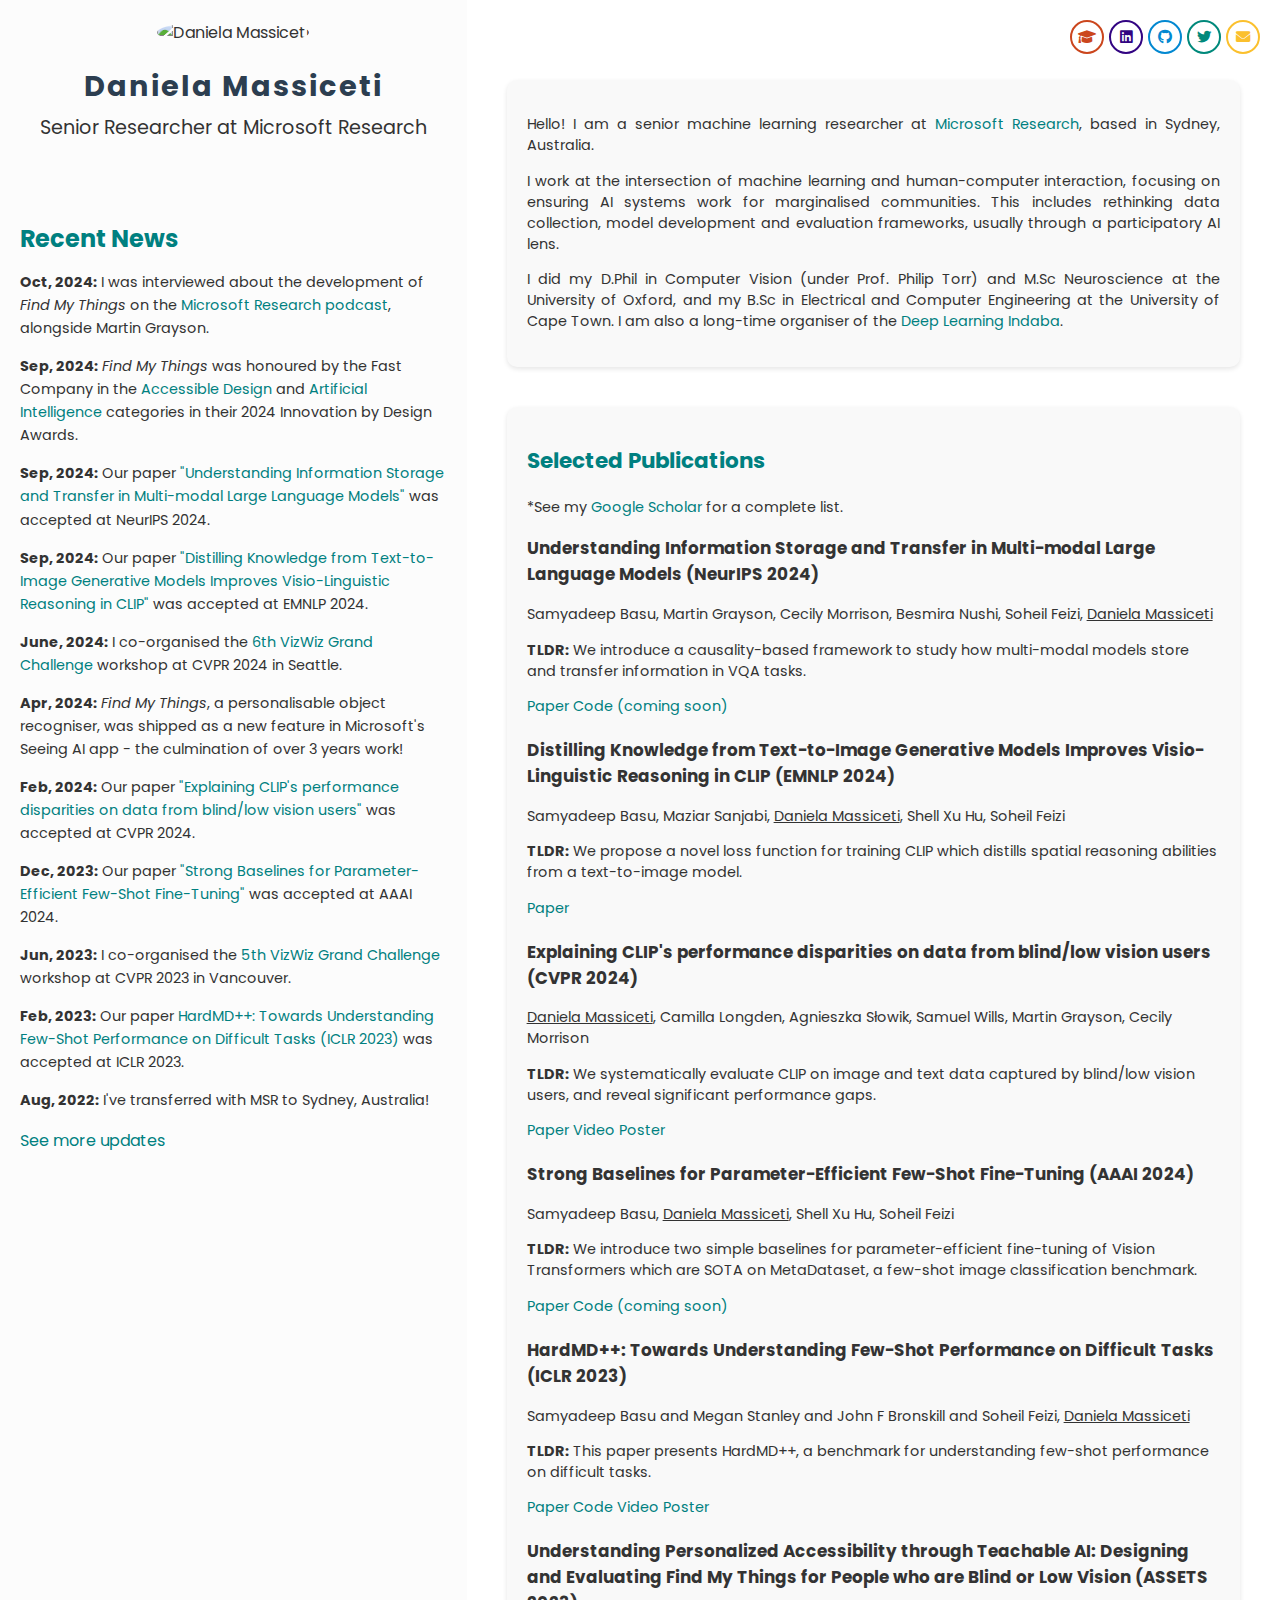
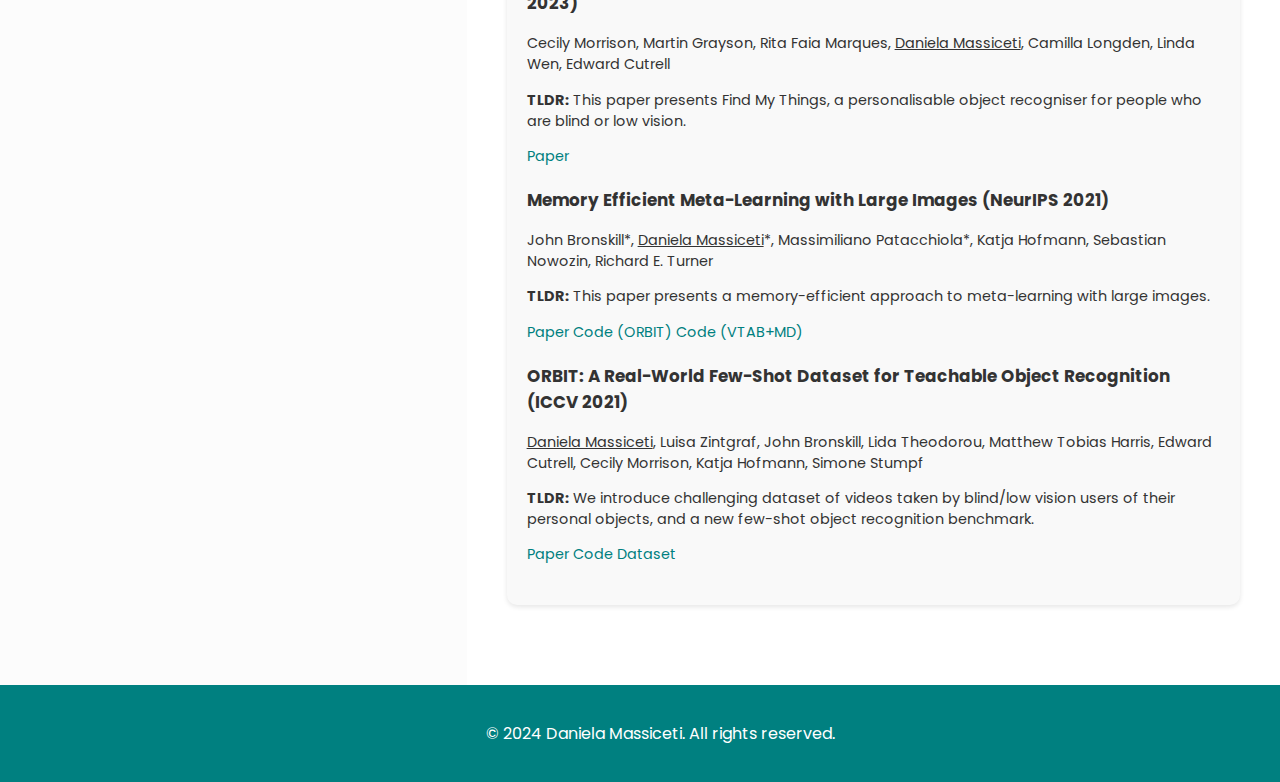
==== index.html @ 25ea53cb "new updates" ====
<!DOCTYPE html>
<html lang="en">
<head>
<script>
document.addEventListener("DOMContentLoaded", function() {
    const seeMoreLink = document.querySelector(".see-more");
    const moreUpdates = document.querySelector(".more-updates");

    seeMoreLink.addEventListener("click", function(event) {
        event.preventDefault();
        if (moreUpdates.style.display === "none") {
            moreUpdates.style.display = "block";
            seeMoreLink.textContent = "See less";
        } else {
            moreUpdates.style.display = "none";
            seeMoreLink.textContent = "See more";
        }
    });
});
</script>
<head>
    <meta charset="UTF-8">
    <meta name="viewport" content="width=device-width, initial-scale=1.0">
    <title>Daniela Massiceti - Machine Learning Researcher</title>
    <link rel="stylesheet" href="static/css/main.css">
    <link rel="stylesheet" href="https://cdnjs.cloudflare.com/ajax/libs/font-awesome/6.0.0-beta3/css/all.min.css">
    <link href="https://fonts.googleapis.com/css2?family=Poppins:wght@400;700&display=swap" rel="stylesheet">
</head>
<body>
    <div class="container">
        <div class="side-panel">
            <div class="profile-section">
                <img src="static/images/profile-photo.jpg" alt="Daniela Massiceti" class="profile-photo">
                <h1>Daniela Massiceti</h1>
                <p class="title">Senior Researcher at Microsoft Research</p>
            </div>
            <div class="news-updates">
                <h2 class="section-title">Recent News</h2>
                <ul>
                    <li><b>Oct, 2024:</b> I was interviewed about the development of <i>Find My Things</i> on the <a href="">Microsoft Research podcast</a>, alongside Martin Grayson.</li>
                    <li><b>Sep, 2024:</b> <i>Find My Things</i> was honoured by the Fast Company in the <a href="https://www.fastcompany.com/91128700/accessible-design-innovation-by-design-2024" target="_blank">Accessible Design</a> and <a href="https://www.fastcompany.com/91129207/artificial-intelligence-innovation-by-design-2024" target="_blank">Artificial Intelligence</a> categories in their 2024 Innovation by Design Awards.</li>
                    <li><b>Sep, 2024:</b> Our paper <a href="https://arxiv.org/abs/2406.04236" target="_blank">"Understanding Information Storage and Transfer in Multi-modal Large Language Models"</a> was accepted at NeurIPS 2024.</li>
                    <li><b>Sep, 2024:</b> Our paper <a href="" target="_blank">"Distilling Knowledge from Text-to-Image Generative Models Improves Visio-Linguistic Reasoning in CLIP"</a> was accepted at EMNLP 2024.</li>
                    <li><b>June, 2024:</b> I co-organised the <a href="https://vizwiz.org/workshops/2024-vizwiz-grand-challenge-workshop/" target="_blank">6th VizWiz Grand Challenge</a> workshop at CVPR 2024 in Seattle.</li>
                    <li><b>Apr, 2024:</b> <i>Find My Things</i>, a personalisable object recogniser, was shipped as a new feature in Microsoft's Seeing AI app - the culmination of over 3 years work! </li>
                    <li><b>Feb, 2024:</b> Our paper <a href="https://openaccess.thecvf.com/content/CVPR2024/html/Massiceti_Explaining_CLIPs_Performance_Disparities_on_Data_from_BlindLow_Vision_Users_CVPR_2024_paper.html" target="_blank">"Explaining CLIP's performance disparities on data from blind/low vision users"</a> was accepted at CVPR 2024.</li>
                    <li><b>Dec, 2023:</b> Our paper <a href="https://ojs.aaai.org/index.php/AAAI/article/view/28978" target="_blank">"Strong Baselines for Parameter-Efficient Few-Shot Fine-Tuning"</a> was accepted at AAAI 2024.</li>
                    <li><b>Jun, 2023:</b> I co-organised the <a href="https://vizwiz.org/workshops/2023-workshop/" target="_blank">5th VizWiz Grand Challenge</a> workshop at CVPR 2023 in Vancouver.</li>
                    <li><b>Feb, 2023:</b> Our paper <a href="https://openreview.net/forum?id=wq0luyH3m4" target="_blank">HardMD++: Towards Understanding Few-Shot Performance on Difficult Tasks (ICLR 2023)</a> was accepted at ICLR 2023.</li>
                    <li><b>Aug, 2022:</b> I've transferred with MSR to Sydney, Australia!</li>
                    <div class="more-updates" style="display: none;">
                        <li><b>Jul, 2022:</b> We launched the <a href="https://open.spotify.com/show/7AsiLuLq1Ay7QMBOUJNHfu" target="_blank">VizWiz podcast</a> with episodes featuring discussions with computer vision researchers, blind technology advocates, and industry specialists in accessibility.</li>
                        <li><b>Jun, 2022:</b> I co-organised the <a href="https://vizwiz.org/workshops/2022-workshop/" target="_blank">4th VizWiz Grand Challenge</a> workshop at CVPR 2022 in New Orleans.</li>
                        <li><b>May, 2022:</b> I won the Innovating for the Future Award at the <a href="https://news.microsoft.com/ability-summit-2022/" target="_blank">Microsoft Ability Summit 2022</a>.</li>
                        <li><b>Feb, 2022:</b> We launched the <a href="https://eval.ai/web/challenges/challenge-page/1438/overview" target="_blank">ORBIT Few-Shot Object Recognition Challenge</a> in collaboration with the <a href="https://vizwiz.org/workshops/2022-workshop" target="_blank">VizWiz workshop</a> at <a href="https://cvpr2022.thecvf.com" target="_blank">CVPR 2022</a>! Top 2 teams will receive $2,500 each. Closing deadline is 6 May 2022.</li>
                        <li><b>Dec, 2021:</b> Participated in a <a href="https://www.microsoft.com/en-us/research/video/panel-2-pursuing-a-resilient-and-sustainable-global-society/" target="_blank">panel discussion on <i>Pursuing a Resilient and Sustainable Global Society</i></a> as part of Microsoft Research's 30th Anniversary Panel Series on Inspirational and Impactful Research.</li>
                        <li><b>Dec, 2021:</b> Gave a <a href="https://sites.google.com/view/wiml2021/program" target="_blank">sponsor talk on the ORBIT Dataset</a> at the <a href="https://sites.google.com/view/wiml2021/home" target="_blank">Women in Machine Learning (WiML) workshop</a> at NeurIPS 2021.</li>
                        <li><b>Oct, 2021:</b> Our team won <a href="https://www.linkedin.com/posts/daniela-massiceti-42542266_microsoft-global-hackathon-2021-award-winner-activity-6980785974683332608-bFhv" target="_blank">1st prize in Microsoft's internal global hackathon</a> out of over 6000 teams!</li>
                        <li><b>Oct, 2021:</b> Gave a <a href="https://www.youtube.com/watch?v=WpvOkIJjg-A" target="_blank">talk at the Microsoft Research Summit</a> on how we can use few-shot learning to personalise AI systems to users.</li>
                        <li><b>Oct, 2021:</b> We reached the 200th mentorship session milestone in the Indaba Mentorship Programme! If you're interested in mentoring African ML students, sign-up as a mentor <a href="https://deeplearningindaba.com/mentorship/" target="_blank">here</a>.</li>
                        <li><b>Oct, 2021:</b> Joined the <a href="https://vizwiz.org/workshops/2021-workshop/" target="_blank">VizWiz organising committee</a>, an annual workshop on computer vision technologies for the blind/low-vision community.</li>
                        <li><b>Sept, 2021:</b> Our <a href="https://arxiv.org/abs/2107.01105" target="_blank">paper which proposes LITE</a> was accepted to <a href="https://nips.cc/Conferences/2021/" target="_blank">NeurIPS 2021</a>! LITE is a general memory-efficient method for training meta-learners on large images, leading them to state-of-the-art results on the VTAB+MD and ORBIT benchmarks.</li>
                        <li><b>Jul, 2021:</b> Our <a href="https://arxiv.org/abs/2104.03841" target="_blank">paper on the ORBIT dataset and benchmark</a> was accepted to <a href="http://iccv2021.thecvf.com/home" target="_blank">ICCV 2021</a>! See <a href="https://github.com/microsoft/ORBIT-Dataset" target="_blank">code here</a> to download the data and run the baseline models on the benchmark.</li>
                        <li><b>Jul, 2021:</b> Our <a href="https://openaccess.city.ac.uk/id/eprint/26424" target="_blank">paper on collecting disability-first datasets</a> was accepted to <a href="https://assets21.sigaccess.org" target="_blank">ASSETS 2021</a>.</li>
                        <li><b>Jun, 2021:</b> Gave a <a href="https://ivc.ischool.utexas.edu/~yz9244/VizWiz_workshop_2021/videos/Speaker_Daniela_Massiceti.mp4" target="_blank">talk on the ORBIT dataset</a> - a new real-world few-shot dataset for teachable object recognition - at the <a href="https://vizwiz.org/workshops/2021-workshop" target="_blank">CVPR 2021 VizWiz workshop</a>.</li>
                        <li><b>Apr, 2021:</b> Wrapped up 12 months of languishing away in a global pandemic.</li>
                        <li><b>Mar, 2021:</b> Was upgraded to a Senior Researcher at Microsoft Research Cambridge (and also moved to Cambridge)!</li>
                        <li><b>Feb, 2021:</b> Gave a <a href="https://drive.google.com/file/d/1YJs1svtKGCh5Vh-NgYlW_oW_nOlT2VhG/view?usp=sharing" target="_blank">guest lecture on dataset bias</a> at the Department of Computer Science and Technology, University of Cambridge.</li>
                        <li><b>Jan, 2021:</b> Launched the <a href="https://deeplearningindaba.com/mentorship" target="_blank">Deep Learning Indaba Mentorship Programme</a> alongside an excellent team including <a href="https://www.linkedin.com/in/avishkarbhoopchand/?originalSubdomain=uk" target="_blank">Aviskhar Bhoopchand</a>, Siobhan Hall, and <a href="https://www.linkedin.com/in/kale-ab-tessera-013976101/?originalSubdomain=za" target="_blank">Kale-ab Tessera</a>.</li>
                        <li><b>May, 2020:</b> Launched the <a href="https://orbit.city.ac.uk" target="_blank">ORBIT Project</a>, a data collection effort by blind users, with an amazing team of collaborators</li>
                        <li><b>Apr, 2020:</b> Appointed as a <a href="https://www.st-edmunds.cam.ac.uk/">St. Edmund's College Cambridge</a> Postdoctoral Research Fellow</li>
                        <li><b>Feb, 2020:</b> Started as a Researcher at Microsoft Research Cambridge</li>
                        <li><b>Oct, 2019:</b> Defended my <a href="https://ora.ox.ac.uk/objects/uuid:c004de16-0b4a-4d84-899a-040c8d07775e" target="_blank">D.Phil thesis</a> and passed! My examiners were <a href="https://www.robots.ox.ac.uk/~az/" target="_blank">Prof. Andrew Zisserman</a> and <a href="http://www.cs.utexas.edu/users/grauman/" target="_blank">Prof. Kristen Grauman</a></li>
                        <li><b>Sept, 2019:</b> We wrapped up the 3rd <a href="https://deeplearningindaba.com" target="_blank">Deep Learning Indaba</a> in Nairobi Kenya. I coordinated the <a href="https://deeplearningindaba.com/blog/2019/07/outcomes-of-2019-kambule-and-maathai-awards/" target="_blank">Kambule and Maathai Awards</a> (with <a href="https://adjidieng.github.io/" target="_blank">Adji Bousso Dieng</a>), a <i>How to apply for a PhD</i> workshop (with <a href="https://laurasevilla.me/" target="_blank">Laura Sevilla-Lara</a>, <a href="https://cs.brown.edu/~gdk/" target="_blank">George Konidaris</a>), and a computer vision parallel track (with <a href="https://laurasevilla.me/" target="_blank">Laura Sevilla-Lara</a>)</li>
                        <li><b>Aug, 2019:</b> Finished a 3-month machine learning internship at Microsoft Research Cambridge. I worked with <a href="https://www.microsoft.com/en-us/research/people/cecilym/" target="_blank">Cecily Morrison</a>, <a href="https://www.tschiatschek.net/" target="_blank">Sebastian Tschiatschek</a> and <a href="https://khofm.wordpress.com/" target="_blank">Katja Hofmann</a></li>
                        <li><b>May, 2019:</b> Submitted my D.Phil thesis <i><a href="https://ora.ox.ac.uk/objects/uuid:c004de16-0b4a-4d84-899a-040c8d07775e" target="_blank">Computer vision and natural language processing for people with vision impairment</a></i></li>
                    </div>
                </ul>
                <a href="#" class="see-more">See more updates</a>
            </div>
        </div>
        <main class="main-panel">
            <div class="social-buttons">
                <a href="https://scholar.google.com/citations?user=-4fo-SwAAAAJ&hl=en" target="_blank" class="icon-button scholar"><i class="fas fa-graduation-cap"></i></a>
                <a href="http://za.linkedin.com/pub/daniela-massiceti/66/422/425" target="_blank" class="icon-button linkedin"><i class="fab fa-linkedin"></i></a>
                <a href="https://github.com/danielamassiceti" target="_blank" class="icon-button github"><i class="fab fa-github"></i></a>
                <a href="https://www.twitter.com/DanniMassi/" target="_blank" class="icon-button twitter"><i class="fab fa-twitter"></i></a>
                <a href="mailto:daniela.massiceti@gmail.com" class="icon-button email"><i class="fas fa-envelope"></i></a>
            </div>
            <section class="introduction">        
                <p>Hello! I am a senior machine learning researcher at <a href="https://www.microsoft.com/en-us/research">Microsoft Research</a>, based in Sydney, Australia.</p>
                <p>I work at the intersection of machine learning and human-computer interaction, focusing on ensuring AI systems work for marginalised communities. This includes rethinking data collection, model development and evaluation frameworks, usually through a participatory AI lens.</p>
                <p>I did my D.Phil in Computer Vision (under Prof. Philip Torr) and M.Sc Neuroscience at the University of Oxford, and my B.Sc in Electrical and Computer Engineering at the University of Cape Town. I am also a long-time organiser of the <a href="https://deeplearningindaba.com" target="_blank">Deep Learning Indaba</a>.</p>
            </section>
            <section class="publications">
                <h2 class="section-title">Selected Publications</h2>
                <p>*See my <a href="https://scholar.google.com/citations?user=-4fo-SwAAAAJ&hl=en" target="_blank">Google Scholar</a> for a complete list.</p>
                <div class="publication">
                    <h3>Understanding Information Storage and Transfer in Multi-modal Large Language Models (NeurIPS 2024)</h3>
                    <p class="authors">Samyadeep Basu, Martin Grayson, Cecily Morrison, Besmira Nushi, Soheil Feizi, <u>Daniela Massiceti</u></p>
                    <p class="tldr"><strong>TLDR:</strong> We introduce a causality-based framework to study how multi-modal models store and transfer information in VQA tasks.</p>
                    <a href="https://arxiv.org/abs/2406.04236" target="_blank">Paper</a>
                    <a href="" target="_blank">Code (coming soon)</a>
                </div>
                <div class="publication">
                    <h3>Distilling Knowledge from Text-to-Image Generative Models Improves Visio-Linguistic Reasoning in CLIP (EMNLP 2024)</h3>
                    <p class="authors">Samyadeep Basu, Maziar Sanjabi, <u>Daniela Massiceti</u>, Shell Xu Hu, Soheil Feizi</p>
                    <p class="tldr"><strong>TLDR:</strong> We propose a novel loss function for training CLIP which distills spatial reasoning abilities from a text-to-image model.</p>
                    <a href="https://arxiv.org/abs/2307.09233" target="_blank">Paper</a>
                </div>
                <div class="publication">
                    <h3>Explaining CLIP's performance disparities on data from blind/low vision users (CVPR 2024)</h3>
                    <p class="authors"><u>Daniela Massiceti</u>, Camilla Longden, Agnieszka S&#322;owik, Samuel Wills, Martin Grayson, Cecily Morrison</p>
                    <p class="tldr"><strong>TLDR:</strong> We systematically evaluate CLIP on image and text data captured by blind/low vision users, and reveal significant performance gaps.</p>
                    <a href="https://openaccess.thecvf.com/content/CVPR2024/html/Massiceti_Explaining_CLIPs_Performance_Disparities_on_Data_from_BlindLow_Vision_Users_CVPR_2024_paper.html" target="_blank">Paper</a>
                    <a href="https://www.youtube.com/watch?v=Iu-NB5b5Xlo" target="_blank">Video</a>
                    <a href="TODO" target="_blank">Poster</a>
                </div>
                <div class="publication">
                    <h3>Strong Baselines for Parameter-Efficient Few-Shot Fine-Tuning (AAAI 2024)</h3>
                    <p class="authors">Samyadeep Basu, <u>Daniela Massiceti</u>, Shell Xu Hu, Soheil Feizi</p>
                    <p class="tldr"><strong>TLDR:</strong> We introduce two simple baselines for parameter-efficient fine-tuning of Vision Transformers which are SOTA on MetaDataset, a few-shot image classification benchmark.</p>
                    <a href="https://ojs.aaai.org/index.php/AAAI/article/view/28978" target="_blank">Paper</a>
                    <a href="" target="_blank">Code (coming soon)</a>
                </div>
                <div class="publication">
                    <h3>HardMD++: Towards Understanding Few-Shot Performance on Difficult Tasks (ICLR 2023)</h3>
                    <p class="authors">Samyadeep Basu and Megan Stanley and John F Bronskill and Soheil Feizi, <u>Daniela Massiceti</u></p>
                    <p class="tldr"><strong>TLDR:</strong> This paper presents HardMD++, a benchmark for understanding few-shot performance on difficult tasks.</p>
                    <a href="https://openreview.net/forum?id=wq0luyH3m4" target="_blank">Paper</a>
                    <a href="https://github.com/Samyadeep/HardMD" target="_blank">Code</a>
                    <a href="https://iclr.cc/virtual/2023/poster/11540" target="_blank">Video</a>
                    <a href="https://iclr.cc/media/PosterPDFs/ICLR%202023/11540.png?t=1682623241.3373032" target="_blank">Poster</a>
                </div>
                <div class="publication">
                    <h3>Understanding Personalized Accessibility through Teachable AI: Designing and Evaluating Find My Things for People who are Blind or Low Vision (ASSETS 2023)</h3>
                    <p class="authors">Cecily Morrison, Martin Grayson, Rita Faia Marques, <u>Daniela Massiceti</u>, Camilla Longden, Linda Wen, Edward Cutrell</p>
                    <p class="tldr"><strong>TLDR:</strong> This paper presents Find My Things, a personalisable object recogniser for people who are blind or low vision.</p>
                    <a href="https://dl.acm.org/doi/abs/10.1145/3597638.3608395" target="_blank">Paper</a>
                </div>
                <div class="publication">
                    <h3>Memory Efficient Meta-Learning with Large Images (NeurIPS 2021)</h3>
                    <p class="authors">John Bronskill*, <u>Daniela Massiceti</u>*, Massimiliano Patacchiola*, Katja Hofmann, Sebastian Nowozin, Richard E. Turner</p>
                    <p class="tldr"><strong>TLDR:</strong> This paper presents a memory-efficient approach to meta-learning with large images.</p>
                    <a href="https://proceedings.neurips.cc/paper/2021/hash/cc1aa436277138f61cda703991069eaf-Abstract.html" target="_blank">Paper</a>
                    <a href="https://github.com/microsoft/ORBIT-Dataset" target="_blank">Code (ORBIT)</a>
                    <a href="https://github.com/cambridge-mlg/LITE" target="_blank">Code (VTAB+MD)</a>
                </div>
                <div class="publication">
                    <h3>ORBIT: A Real-World Few-Shot Dataset for Teachable Object Recognition (ICCV 2021)</h3>
                    <p class="authors"><u>Daniela Massiceti</u>, Luisa Zintgraf, John Bronskill, Lida Theodorou, Matthew Tobias Harris, Edward Cutrell, Cecily Morrison, Katja Hofmann, Simone Stumpf</p>
                    <p class="tldr"><strong>TLDR:</strong> We introduce challenging dataset of videos taken by blind/low vision users of their personal objects, and a new few-shot object recognition benchmark.</p>
                    <a href="https://openaccess.thecvf.com/content/ICCV2021/html/Massiceti_ORBIT_A_Real-World_Few-Shot_Dataset_for_Teachable_Object_Recognition_ICCV_2021_paper.html" target="_blank">Paper</a>
                    <a href="https://github.com/microsoft/ORBIT-Dataset" target="_blank">Code</a>
                    <a href="https://city.figshare.com/articles/dataset/ORBIT_A_real-world_few-shot_dataset_for_teachable_object_recognition_collected_from_people_who_are_blind_or_low_vision/14294597" target="_blank">Dataset</a>
                </div>
            </section>
        </main>
    </div>
    <footer>
        <p>&copy; 2024 Daniela Massiceti. All rights reserved.</p>
    </footer>
</body>
</html>
---- static/css/main.css ----
body {
    font-family: 'Poppins', sans-serif; /* Updated font */
    margin: 0;
    padding: 0;
    background-color: #ffffff;
    color: #333333;
    display: flex;
    flex-direction: column;
    min-height: 100vh;
}

.container {
    display: flex;
    flex: 1;
    flex-wrap: wrap; /* Allow wrapping */
}

.side-panel {
    background-color: #f0f0f0;
    padding: 20px;
    width: 33.33%; /* 1/3 of the width */
    box-shadow: 2px 0 5px rgba(0,0,0,0.1);
    position: relative;
    background-image: url("static/images/background.jpeg"); /* Local file */
    background-size: cover; /* Cover the entire area */
    background-repeat: no-repeat;
    background-position: center;
    display: flex;
    flex-direction: column;
}

.side-panel::before {
    content: "";
    position: absolute;
    top: 0;
    left: 0;
    width: 100%;
    height: 100%;
    background-color: rgba(255, 255, 255, 0.8);
    z-index: 1;
}

.profile-section, .news-updates {
    position: relative;
    z-index: 2;
}

.profile-section {
    text-align: center;
    margin-bottom: 20px;
}

.profile-photo {
    border-radius: 50%;
    width: 100%; /* Responsive width */
    max-width: 200px; /* Maximum size */
    height: auto; /* Maintain aspect ratio */
    margin-bottom: 10px;
}

h1 {
    font-size: 1.8em;
    margin: 10px 0 5px 0; /* Reduced bottom margin */
    color: #2c3e50;
    font-family: 'Poppins', sans-serif; /* Updated font */
    letter-spacing: 2px; /* Increased character spacing */
}

.title {
    font-size: 1.2em; /* Increased font size */
    font-family: 'Poppins', sans-serif; /* Match font style of name */
    margin-top: 0; /* Remove top margin */
}

.news-updates {
    margin-top: 20px;
    flex: 1; /* Allow the news-updates section to grow */
}

.news-updates h2 {
    color: #008080;
    margin-bottom: 15px;
}

.news-updates ul {
    list-style-type: none;
    padding: 0;
    font-size: 0.9em; /* Smaller font size */
}

.news-updates li {
    margin-bottom: 15px;
    line-height: 1.6;
}

.see-more {
    color: #008080;
    text-decoration: none;
    cursor: pointer;
}

.see-more:hover {
    text-decoration: underline;
}

.main-panel {
    flex: 1;
    padding: 40px;
    background-color: #ffffff;
    position: relative;
    width: 66.67%; /* 2/3 of the width */
    font-size: 0.9em; /* Slightly reduced text size */
}

.social-buttons {
    position: absolute;
    top: 20px;
    right: 20px;
    display: flex;
    gap: 5px;
    margin-bottom: 20px;
}

.icon-button {
    background-color: transparent;
    border: 2px solid;
    border-radius: 50%;
    width: 30px;
    height: 30px;
    display: flex;
    align-items: center;
    justify-content: center;
    font-size: 1em;
    text-decoration: none;
    transition: color 0.3s, border-color 0.3s;
}

.icon-button.scholar {
    color: #cb461d;
    border-color: #cb461d;
}

.icon-button.linkedin {
    color: #320482;
    border-color: #320482;
}

.icon-button.github {
    color: #0288d1;
    border-color: #0288d1;
}

.icon-button.twitter {
    color: #00897b;
    border-color: #00897b;
}

.icon-button.email {
    color: #fbc02d;
    border-color: #fbc02d;
}

.icon-button:hover {
    color: #ffffff;
    background-color: currentColor;
}

.introduction, .publications {
    margin-bottom: 40px;
    padding: 20px;
    border-radius: 10px;
    background-color: #f9f9f9;
    box-shadow: 0 2px 5px rgba(0,0,0,0.1);
}

.introduction {
    text-align: justify; /* Justify text */
    margin-top: 40px;
}

/* Common class for section titles */
.section-title {
    font-size: 1.5em; /* Set the desired font size */
    color: #008080; /* Optional: Set the desired color */
}

.publication {
    margin-bottom: 20px;
}

h2 {
    color: #008080;
    margin-bottom: 20px;
}

a {
    color: #008080;
    text-decoration: none;
}

a:hover {
    text-decoration: underline;
}

footer {
    background-color: #008080;
    color: #ffffff;
    text-align: center;
    padding: 20px;
    position: relative;
    width: 100%;
    margin-top: auto; /* Push the footer to the bottom */
}

/* Custom Scrollbar Styles */
::-webkit-scrollbar {
    width: 12px;
}

::-webkit-scrollbar-track {
    background: #f0f0f0;
    border-radius: 10px;
}

::-webkit-scrollbar-thumb {
    background-color: #b0c4c4; /* Muted light teal */
    border-radius: 10px;
    border: 3px solid #f0f0f0;
}

::-webkit-scrollbar-thumb:hover {
    background-color: #90a4a4; /* Slightly darker teal on hover */
}

/* Media query for smaller screens */
/* Media query for smaller screens */
@media (max-width: 768px) {
    .container {
        flex-direction: column; /* Stack elements vertically */
    }

    .profile-section {
        order: 1; /* Move profile section to the first position */
    }

    .introduction {
        order: 2; /* Move introduction to the second position */
        margin-top: 20px; /* Adjust margin */
    }

    .publications {
        order: 3; /* Move publications to the third position */
    }

    .news-updates {
        order: 4; /* Move recent news to the fourth position */
    }

    .social-buttons {
        order: 5; /* Move social buttons to the fifth position */
        position: static; /* Remove absolute positioning */
        justify-content: center; /* Center align */
        margin-top: 20px; /* Add margin */
    }

    .side-panel, .main-panel {
        width: 100%; /* Full width */
        padding: 20px; /* Reduced padding */
    }
}
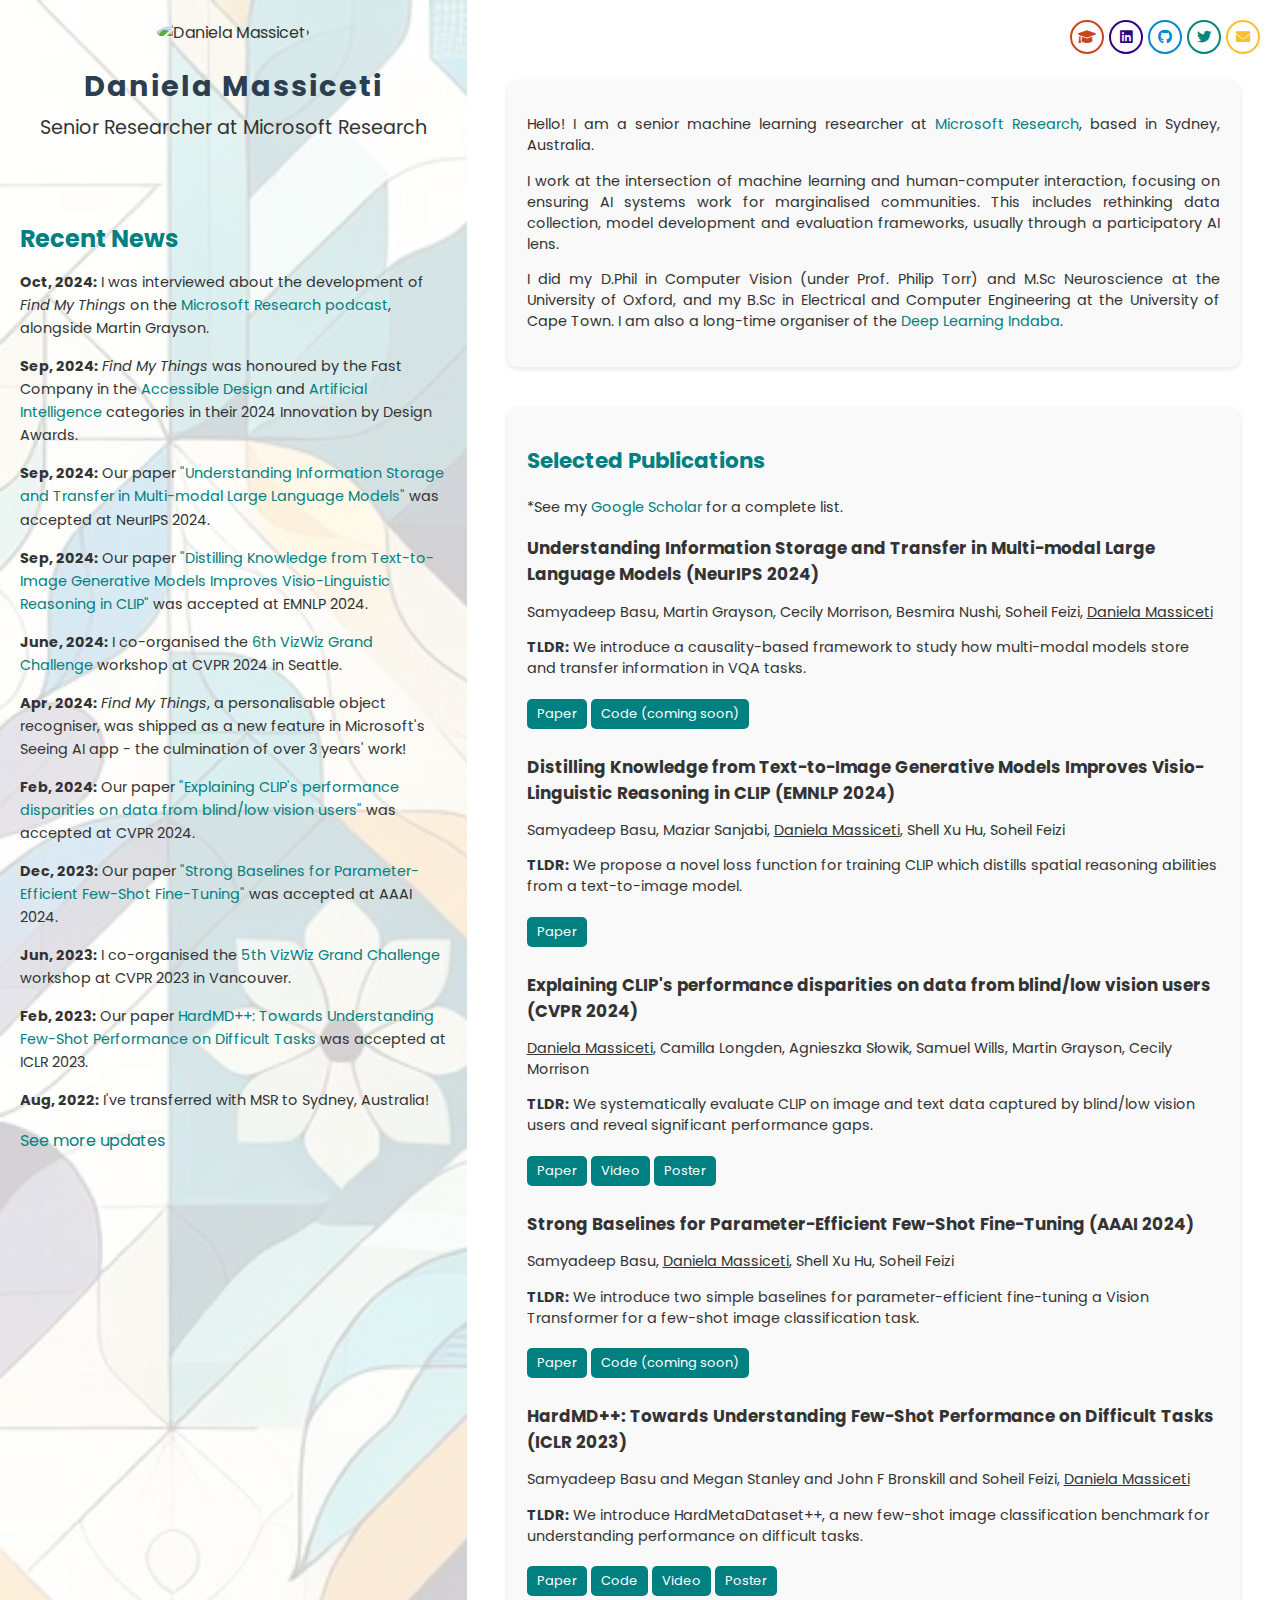
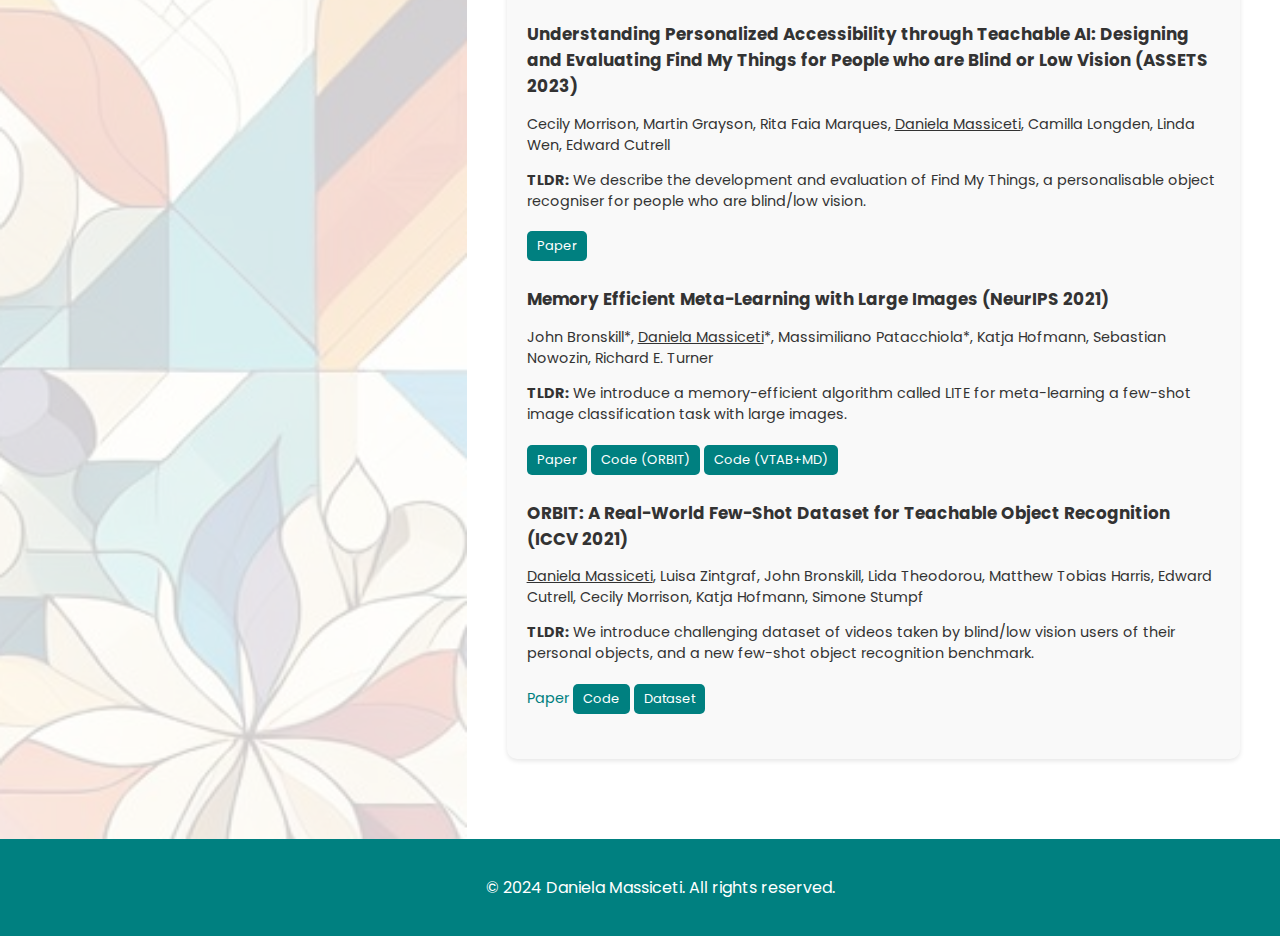
==== commit f24575e2: "updates" ====
--- a/index.html
+++ b/index.html
@@ -37,43 +37,43 @@
             <div class="news-updates">
                 <h2 class="section-title">Recent News</h2>
                 <ul>
-                    <li><b>Oct, 2024:</b> I was interviewed about the development of <i>Find My Things</i> on the <a href="">Microsoft Research podcast</a>, alongside Martin Grayson.</li>
+                    <li><b>Oct, 2024:</b> I was interviewed about the development of <i>Find My Things</i> on the <a href="TODO">Microsoft Research podcast</a>, alongside Martin Grayson.</li>
                     <li><b>Sep, 2024:</b> <i>Find My Things</i> was honoured by the Fast Company in the <a href="https://www.fastcompany.com/91128700/accessible-design-innovation-by-design-2024" target="_blank">Accessible Design</a> and <a href="https://www.fastcompany.com/91129207/artificial-intelligence-innovation-by-design-2024" target="_blank">Artificial Intelligence</a> categories in their 2024 Innovation by Design Awards.</li>
                     <li><b>Sep, 2024:</b> Our paper <a href="https://arxiv.org/abs/2406.04236" target="_blank">"Understanding Information Storage and Transfer in Multi-modal Large Language Models"</a> was accepted at NeurIPS 2024.</li>
-                    <li><b>Sep, 2024:</b> Our paper <a href="" target="_blank">"Distilling Knowledge from Text-to-Image Generative Models Improves Visio-Linguistic Reasoning in CLIP"</a> was accepted at EMNLP 2024.</li>
+                    <li><b>Sep, 2024:</b> Our paper <a href="https://arxiv.org/abs/2307.09233" target="_blank">"Distilling Knowledge from Text-to-Image Generative Models Improves Visio-Linguistic Reasoning in CLIP"</a> was accepted at EMNLP 2024.</li>
                     <li><b>June, 2024:</b> I co-organised the <a href="https://vizwiz.org/workshops/2024-vizwiz-grand-challenge-workshop/" target="_blank">6th VizWiz Grand Challenge</a> workshop at CVPR 2024 in Seattle.</li>
-                    <li><b>Apr, 2024:</b> <i>Find My Things</i>, a personalisable object recogniser, was shipped as a new feature in Microsoft's Seeing AI app - the culmination of over 3 years work! </li>
+                    <li><b>Apr, 2024:</b> <i>Find My Things</i>, a personalisable object recogniser, was shipped as a new feature in Microsoft's Seeing AI app - the culmination of over 3 years' work! </li>
                     <li><b>Feb, 2024:</b> Our paper <a href="https://openaccess.thecvf.com/content/CVPR2024/html/Massiceti_Explaining_CLIPs_Performance_Disparities_on_Data_from_BlindLow_Vision_Users_CVPR_2024_paper.html" target="_blank">"Explaining CLIP's performance disparities on data from blind/low vision users"</a> was accepted at CVPR 2024.</li>
                     <li><b>Dec, 2023:</b> Our paper <a href="https://ojs.aaai.org/index.php/AAAI/article/view/28978" target="_blank">"Strong Baselines for Parameter-Efficient Few-Shot Fine-Tuning"</a> was accepted at AAAI 2024.</li>
                     <li><b>Jun, 2023:</b> I co-organised the <a href="https://vizwiz.org/workshops/2023-workshop/" target="_blank">5th VizWiz Grand Challenge</a> workshop at CVPR 2023 in Vancouver.</li>
-                    <li><b>Feb, 2023:</b> Our paper <a href="https://openreview.net/forum?id=wq0luyH3m4" target="_blank">HardMD++: Towards Understanding Few-Shot Performance on Difficult Tasks (ICLR 2023)</a> was accepted at ICLR 2023.</li>
+                    <li><b>Feb, 2023:</b> Our paper <a href="https://openreview.net/forum?id=wq0luyH3m4" target="_blank">HardMD++: Towards Understanding Few-Shot Performance on Difficult Tasks</a> was accepted at ICLR 2023.</li>
                     <li><b>Aug, 2022:</b> I've transferred with MSR to Sydney, Australia!</li>
                     <div class="more-updates" style="display: none;">
-                        <li><b>Jul, 2022:</b> We launched the <a href="https://open.spotify.com/show/7AsiLuLq1Ay7QMBOUJNHfu" target="_blank">VizWiz podcast</a> with episodes featuring discussions with computer vision researchers, blind technology advocates, and industry specialists in accessibility.</li>
+                        <li><b>Jul, 2022:</b> We launched the <a href="https://open.spotify.com/show/7AsiLuLq1Ay7QMBOUJNHfu" target="_blank">VizWiz podcast</a>, featuring discussions with computer vision researchers, blind technology advocates, and accessibility industry specialists.</li>
                         <li><b>Jun, 2022:</b> I co-organised the <a href="https://vizwiz.org/workshops/2022-workshop/" target="_blank">4th VizWiz Grand Challenge</a> workshop at CVPR 2022 in New Orleans.</li>
                         <li><b>May, 2022:</b> I won the Innovating for the Future Award at the <a href="https://news.microsoft.com/ability-summit-2022/" target="_blank">Microsoft Ability Summit 2022</a>.</li>
-                        <li><b>Feb, 2022:</b> We launched the <a href="https://eval.ai/web/challenges/challenge-page/1438/overview" target="_blank">ORBIT Few-Shot Object Recognition Challenge</a> in collaboration with the <a href="https://vizwiz.org/workshops/2022-workshop" target="_blank">VizWiz workshop</a> at <a href="https://cvpr2022.thecvf.com" target="_blank">CVPR 2022</a>! Top 2 teams will receive $2,500 each. Closing deadline is 6 May 2022.</li>
-                        <li><b>Dec, 2021:</b> Participated in a <a href="https://www.microsoft.com/en-us/research/video/panel-2-pursuing-a-resilient-and-sustainable-global-society/" target="_blank">panel discussion on <i>Pursuing a Resilient and Sustainable Global Society</i></a> as part of Microsoft Research's 30th Anniversary Panel Series on Inspirational and Impactful Research.</li>
-                        <li><b>Dec, 2021:</b> Gave a <a href="https://sites.google.com/view/wiml2021/program" target="_blank">sponsor talk on the ORBIT Dataset</a> at the <a href="https://sites.google.com/view/wiml2021/home" target="_blank">Women in Machine Learning (WiML) workshop</a> at NeurIPS 2021.</li>
+                        <li><b>Feb, 2022:</b> We launched the <a href="https://eval.ai/web/challenges/challenge-page/1438/overview" target="_blank">ORBIT Few-Shot Object Recognition Challenge</a> which will be hosted at the <a href="https://vizwiz.org/workshops/2022-workshop" target="_blank">VizWiz Grand Challenge</a> workshop at CVPR 2022</a>.</li>
+                        <li><b>Dec, 2021:</b> I was invited to a <a href="https://www.microsoft.com/en-us/research/video/panel-2-pursuing-a-resilient-and-sustainable-global-society/" target="_blank">panel discussion on <i>Pursuing a Resilient and Sustainable Global Society</i></a> as part of Microsoft Research's 30th Anniversary Panel Series on Inspirational and Impactful Research.</li>
+                        <li><b>Dec, 2021:</b> I gave a <a href="https://sites.google.com/view/wiml2021/program" target="_blank">sponsor talk on the ORBIT Dataset</a> at the <a href="https://sites.google.com/view/wiml2021/home" target="_blank">Women in Machine Learning (WiML) workshop</a> at NeurIPS 2021.</li>
                         <li><b>Oct, 2021:</b> Our team won <a href="https://www.linkedin.com/posts/daniela-massiceti-42542266_microsoft-global-hackathon-2021-award-winner-activity-6980785974683332608-bFhv" target="_blank">1st prize in Microsoft's internal global hackathon</a> out of over 6000 teams!</li>
-                        <li><b>Oct, 2021:</b> Gave a <a href="https://www.youtube.com/watch?v=WpvOkIJjg-A" target="_blank">talk at the Microsoft Research Summit</a> on how we can use few-shot learning to personalise AI systems to users.</li>
-                        <li><b>Oct, 2021:</b> We reached the 200th mentorship session milestone in the Indaba Mentorship Programme! If you're interested in mentoring African ML students, sign-up as a mentor <a href="https://deeplearningindaba.com/mentorship/" target="_blank">here</a>.</li>
-                        <li><b>Oct, 2021:</b> Joined the <a href="https://vizwiz.org/workshops/2021-workshop/" target="_blank">VizWiz organising committee</a>, an annual workshop on computer vision technologies for the blind/low-vision community.</li>
-                        <li><b>Sept, 2021:</b> Our <a href="https://arxiv.org/abs/2107.01105" target="_blank">paper which proposes LITE</a> was accepted to <a href="https://nips.cc/Conferences/2021/" target="_blank">NeurIPS 2021</a>! LITE is a general memory-efficient method for training meta-learners on large images, leading them to state-of-the-art results on the VTAB+MD and ORBIT benchmarks.</li>
-                        <li><b>Jul, 2021:</b> Our <a href="https://arxiv.org/abs/2104.03841" target="_blank">paper on the ORBIT dataset and benchmark</a> was accepted to <a href="http://iccv2021.thecvf.com/home" target="_blank">ICCV 2021</a>! See <a href="https://github.com/microsoft/ORBIT-Dataset" target="_blank">code here</a> to download the data and run the baseline models on the benchmark.</li>
-                        <li><b>Jul, 2021:</b> Our <a href="https://openaccess.city.ac.uk/id/eprint/26424" target="_blank">paper on collecting disability-first datasets</a> was accepted to <a href="https://assets21.sigaccess.org" target="_blank">ASSETS 2021</a>.</li>
-                        <li><b>Jun, 2021:</b> Gave a <a href="https://ivc.ischool.utexas.edu/~yz9244/VizWiz_workshop_2021/videos/Speaker_Daniela_Massiceti.mp4" target="_blank">talk on the ORBIT dataset</a> - a new real-world few-shot dataset for teachable object recognition - at the <a href="https://vizwiz.org/workshops/2021-workshop" target="_blank">CVPR 2021 VizWiz workshop</a>.</li>
-                        <li><b>Apr, 2021:</b> Wrapped up 12 months of languishing away in a global pandemic.</li>
-                        <li><b>Mar, 2021:</b> Was upgraded to a Senior Researcher at Microsoft Research Cambridge (and also moved to Cambridge)!</li>
-                        <li><b>Feb, 2021:</b> Gave a <a href="https://drive.google.com/file/d/1YJs1svtKGCh5Vh-NgYlW_oW_nOlT2VhG/view?usp=sharing" target="_blank">guest lecture on dataset bias</a> at the Department of Computer Science and Technology, University of Cambridge.</li>
-                        <li><b>Jan, 2021:</b> Launched the <a href="https://deeplearningindaba.com/mentorship" target="_blank">Deep Learning Indaba Mentorship Programme</a> alongside an excellent team including <a href="https://www.linkedin.com/in/avishkarbhoopchand/?originalSubdomain=uk" target="_blank">Aviskhar Bhoopchand</a>, Siobhan Hall, and <a href="https://www.linkedin.com/in/kale-ab-tessera-013976101/?originalSubdomain=za" target="_blank">Kale-ab Tessera</a>.</li>
-                        <li><b>May, 2020:</b> Launched the <a href="https://orbit.city.ac.uk" target="_blank">ORBIT Project</a>, a data collection effort by blind users, with an amazing team of collaborators</li>
-                        <li><b>Apr, 2020:</b> Appointed as a <a href="https://www.st-edmunds.cam.ac.uk/">St. Edmund's College Cambridge</a> Postdoctoral Research Fellow</li>
-                        <li><b>Feb, 2020:</b> Started as a Researcher at Microsoft Research Cambridge</li>
-                        <li><b>Oct, 2019:</b> Defended my <a href="https://ora.ox.ac.uk/objects/uuid:c004de16-0b4a-4d84-899a-040c8d07775e" target="_blank">D.Phil thesis</a> and passed! My examiners were <a href="https://www.robots.ox.ac.uk/~az/" target="_blank">Prof. Andrew Zisserman</a> and <a href="http://www.cs.utexas.edu/users/grauman/" target="_blank">Prof. Kristen Grauman</a></li>
-                        <li><b>Sept, 2019:</b> We wrapped up the 3rd <a href="https://deeplearningindaba.com" target="_blank">Deep Learning Indaba</a> in Nairobi Kenya. I coordinated the <a href="https://deeplearningindaba.com/blog/2019/07/outcomes-of-2019-kambule-and-maathai-awards/" target="_blank">Kambule and Maathai Awards</a> (with <a href="https://adjidieng.github.io/" target="_blank">Adji Bousso Dieng</a>), a <i>How to apply for a PhD</i> workshop (with <a href="https://laurasevilla.me/" target="_blank">Laura Sevilla-Lara</a>, <a href="https://cs.brown.edu/~gdk/" target="_blank">George Konidaris</a>), and a computer vision parallel track (with <a href="https://laurasevilla.me/" target="_blank">Laura Sevilla-Lara</a>)</li>
-                        <li><b>Aug, 2019:</b> Finished a 3-month machine learning internship at Microsoft Research Cambridge. I worked with <a href="https://www.microsoft.com/en-us/research/people/cecilym/" target="_blank">Cecily Morrison</a>, <a href="https://www.tschiatschek.net/" target="_blank">Sebastian Tschiatschek</a> and <a href="https://khofm.wordpress.com/" target="_blank">Katja Hofmann</a></li>
-                        <li><b>May, 2019:</b> Submitted my D.Phil thesis <i><a href="https://ora.ox.ac.uk/objects/uuid:c004de16-0b4a-4d84-899a-040c8d07775e" target="_blank">Computer vision and natural language processing for people with vision impairment</a></i></li>
+                        <li><b>Oct, 2021:</b> I gave a <a href="https://www.youtube.com/watch?v=WpvOkIJjg-A" target="_blank">talk at the Microsoft Research Summit</a> on how few-shot learning can be used to personalise AI systems to users.</li>
+                        <li><b>Oct, 2021:</b> We reached 200 mentorship sessions in the Indaba Mentorship Programme! If you're interested in mentoring African ML students, sign-up as a mentor <a href="https://deeplearningindaba.com/mentorship/" target="_blank">here</a>.</li>
+                        <li><b>Oct, 2021:</b> I joined the <a href="https://vizwiz.org" target="_blank">VizWiz Grand Challenge</a> organising committee, an annual workshop on computer vision technologies for the blind/low vision community.</li>
+                        <li><b>Sep, 2021:</b> Our paper <a href="https://proceedings.neurips.cc/paper/2021/hash/cc1aa436277138f61cda703991069eaf-Abstract.html" target="_blank">"Memory Efficient Meta-Learning with Large Images"</a> was accepted at NeurIPS 2021.</li>
+                        <li><b>Jul, 2021:</b> Our paper <a href="https://openaccess.thecvf.com/content/ICCV2021/html/Massiceti_ORBIT_A_Real-World_Few-Shot_Dataset_for_Teachable_Object_Recognition_ICCV_2021_paper.html" target="_blank">"ORBIT: A Real-World Few-Shot Dataset for Teachable Object Recognition"</a> was accepted at ICCV 2021.</li>
+                        <li><b>Jul, 2021:</b> Our paper <a href="https://openaccess.city.ac.uk/id/eprint/26424" target="_blank">"Disability-first Dataset Creation: Lessons from Constructing a Dataset for Teachable Object Recognition with Blind and Low Vision Data Collectors"</a> was accepted at ASSETS 2021.</li>
+                        <li><b>Jun, 2021:</b> I gave a <a href="https://ivc.ischool.utexas.edu/~yz9244/VizWiz_workshop_2021/videos/Speaker_Daniela_Massiceti.mp4" target="_blank">talk on the ORBIT dataset</a> at the <a href="https://vizwiz.org/workshops/2021-workshop" target="_blank">CVPR 2021 VizWiz workshop</a>.</li>
+                        <li><b>Apr, 2021:</b> I wrapped up 12 months of languishing away in a global pandemic.</li>
+                        <li><b>Mar, 2021:</b> I was "upgraded" to a Senior Researcher at Microsoft Research Cambridge (and also moved to Cambridge)!</li>
+                        <li><b>Feb, 2021:</b> I gave a <a href="https://drive.google.com/file/d/1YJs1svtKGCh5Vh-NgYlW_oW_nOlT2VhG/view?usp=sharing" target="_blank">guest lecture on dataset bias</a> at the Department of Computer Science and Technology, University of Cambridge.</li>
+                        <li><b>Jan, 2021:</b> I co-launched the <a href="https://deeplearningindaba.com/mentorship" target="_blank">Deep Learning Indaba Mentorship Programme</a> alongside an excellent team including <a href="https://www.linkedin.com/in/avishkarbhoopchand/?originalSubdomain=uk" target="_blank">Aviskhar Bhoopchand</a>, Siobhan Hall, and <a href="https://www.linkedin.com/in/kale-ab-tessera-013976101/?originalSubdomain=za" target="_blank">Kale-ab Tessera</a>.</li>
+                        <li><b>May, 2020:</b> I launched the <a href="https://orbit.city.ac.uk" target="_blank">ORBIT Project</a>, a data collection effort by blind users, with an amazing team of collaborators.</li>
+                        <li><b>Apr, 2020:</b> I was appointed as a <a href="https://www.st-edmunds.cam.ac.uk/">St. Edmund's College Cambridge</a> Postdoctoral Research Fellow.</li>
+                        <li><b>Feb, 2020:</b> I started as a Researcher at Microsoft Research Cambridge.</li>
+                        <li><b>Oct, 2019:</b> I defended my <a href="https://ora.ox.ac.uk/objects/uuid:c004de16-0b4a-4d84-899a-040c8d07775e" target="_blank">D.Phil thesis</a> and passed! My examiners were <a href="https://www.robots.ox.ac.uk/~az/" target="_blank">Prof. Andrew Zisserman</a> and <a href="http://www.cs.utexas.edu/users/grauman/" target="_blank">Prof. Kristen Grauman</a>.</li>
+                        <li><b>Sept, 2019:</b> We wrapped up the 3rd <a href="https://deeplearningindaba.com" target="_blank">Deep Learning Indaba</a> in Nairobi Kenya. I co-ordinated the <a href="https://deeplearningindaba.com/blog/2019/07/outcomes-of-2019-kambule-and-maathai-awards/" target="_blank">Kambule and Maathai Awards</a> (with <a href="https://adjidieng.github.io/" target="_blank">Adji Bousso Dieng</a>), a <i>How to apply for a PhD</i> workshop (with <a href="https://laurasevilla.me/" target="_blank">Laura Sevilla-Lara</a>, <a href="https://cs.brown.edu/~gdk/" target="_blank">George Konidaris</a>), and a computer vision parallel track (with <a href="https://laurasevilla.me/" target="_blank">Laura Sevilla-Lara</a>)</li>
+                        <li><b>Aug, 2019:</b> I finished a 3-month internship at Microsoft Research Cambridge. I worked with <a href="https://www.microsoft.com/en-us/research/people/cecilym/" target="_blank">Cecily Morrison</a>, <a href="https://www.tschiatschek.net/" target="_blank">Sebastian Tschiatschek</a> and <a href="https://khofm.wordpress.com/" target="_blank">Katja Hofmann</a>.</li>
+                        <li><b>May, 2019:</b> I submitted my D.Phil thesis <i><a href="https://ora.ox.ac.uk/objects/uuid:c004de16-0b4a-4d84-899a-040c8d07775e" target="_blank">Computer vision and natural language processing for people with vision impairment</a></i>.</li>
                     </div>
                 </ul>
                 <a href="#" class="see-more">See more updates</a>
@@ -88,7 +88,7 @@
                 <a href="mailto:daniela.massiceti@gmail.com" class="icon-button email"><i class="fas fa-envelope"></i></a>
             </div>
             <section class="introduction">        
-                <p>Hello! I am a senior machine learning researcher at <a href="https://www.microsoft.com/en-us/research">Microsoft Research</a>, based in Sydney, Australia.</p>
+                <p>Hello! I am a senior machine learning researcher at <a href="https://www.microsoft.com/en-us/research/people/dmassiceti/">Microsoft Research</a>, based in Sydney, Australia.</p>
                 <p>I work at the intersection of machine learning and human-computer interaction, focusing on ensuring AI systems work for marginalised communities. This includes rethinking data collection, model development and evaluation frameworks, usually through a participatory AI lens.</p>
                 <p>I did my D.Phil in Computer Vision (under Prof. Philip Torr) and M.Sc Neuroscience at the University of Oxford, and my B.Sc in Electrical and Computer Engineering at the University of Cape Town. I am also a long-time organiser of the <a href="https://deeplearningindaba.com" target="_blank">Deep Learning Indaba</a>.</p>
             </section>
@@ -99,60 +99,60 @@
                     <h3>Understanding Information Storage and Transfer in Multi-modal Large Language Models (NeurIPS 2024)</h3>
                     <p class="authors">Samyadeep Basu, Martin Grayson, Cecily Morrison, Besmira Nushi, Soheil Feizi, <u>Daniela Massiceti</u></p>
                     <p class="tldr"><strong>TLDR:</strong> We introduce a causality-based framework to study how multi-modal models store and transfer information in VQA tasks.</p>
-                    <a href="https://arxiv.org/abs/2406.04236" target="_blank">Paper</a>
-                    <a href="" target="_blank">Code (coming soon)</a>
+                    <a href="https://arxiv.org/abs/2406.04236" target="_blank" class="button-link">Paper</a>
+                    <a href="" target="_blank" class="button-link">Code (coming soon)</a>
                 </div>
                 <div class="publication">
                     <h3>Distilling Knowledge from Text-to-Image Generative Models Improves Visio-Linguistic Reasoning in CLIP (EMNLP 2024)</h3>
                     <p class="authors">Samyadeep Basu, Maziar Sanjabi, <u>Daniela Massiceti</u>, Shell Xu Hu, Soheil Feizi</p>
                     <p class="tldr"><strong>TLDR:</strong> We propose a novel loss function for training CLIP which distills spatial reasoning abilities from a text-to-image model.</p>
-                    <a href="https://arxiv.org/abs/2307.09233" target="_blank">Paper</a>
+                    <a href="https://arxiv.org/abs/2307.09233" target="_blank" class="button-link">Paper</a>
                 </div>
                 <div class="publication">
                     <h3>Explaining CLIP's performance disparities on data from blind/low vision users (CVPR 2024)</h3>
                     <p class="authors"><u>Daniela Massiceti</u>, Camilla Longden, Agnieszka S&#322;owik, Samuel Wills, Martin Grayson, Cecily Morrison</p>
-                    <p class="tldr"><strong>TLDR:</strong> We systematically evaluate CLIP on image and text data captured by blind/low vision users, and reveal significant performance gaps.</p>
-                    <a href="https://openaccess.thecvf.com/content/CVPR2024/html/Massiceti_Explaining_CLIPs_Performance_Disparities_on_Data_from_BlindLow_Vision_Users_CVPR_2024_paper.html" target="_blank">Paper</a>
-                    <a href="https://www.youtube.com/watch?v=Iu-NB5b5Xlo" target="_blank">Video</a>
-                    <a href="TODO" target="_blank">Poster</a>
+                    <p class="tldr"><strong>TLDR:</strong> We systematically evaluate CLIP on image and text data captured by blind/low vision users and reveal significant performance gaps.</p>
+                    <a href="https://openaccess.thecvf.com/content/CVPR2024/html/Massiceti_Explaining_CLIPs_Performance_Disparities_on_Data_from_BlindLow_Vision_Users_CVPR_2024_paper.html" target="_blank" class="button-link">Paper</a>
+                    <a href="https://www.youtube.com/watch?v=Iu-NB5b5Xlo" target="_blank" class="button-link">Video</a>
+                    <a href="TODO" target="_blank" class="button-link">Poster</a>
                 </div>
                 <div class="publication">
                     <h3>Strong Baselines for Parameter-Efficient Few-Shot Fine-Tuning (AAAI 2024)</h3>
                     <p class="authors">Samyadeep Basu, <u>Daniela Massiceti</u>, Shell Xu Hu, Soheil Feizi</p>
-                    <p class="tldr"><strong>TLDR:</strong> We introduce two simple baselines for parameter-efficient fine-tuning of Vision Transformers which are SOTA on MetaDataset, a few-shot image classification benchmark.</p>
-                    <a href="https://ojs.aaai.org/index.php/AAAI/article/view/28978" target="_blank">Paper</a>
-                    <a href="" target="_blank">Code (coming soon)</a>
+                    <p class="tldr"><strong>TLDR:</strong> We introduce two simple baselines for parameter-efficient fine-tuning a Vision Transformer for a few-shot image classification task.</p>
+                    <a href="https://ojs.aaai.org/index.php/AAAI/article/view/28978" target="_blank" class="button-link">Paper</a>
+                    <a href="TODO" target="_blank" class="button-link">Code (coming soon)</a>
                 </div>
                 <div class="publication">
                     <h3>HardMD++: Towards Understanding Few-Shot Performance on Difficult Tasks (ICLR 2023)</h3>
                     <p class="authors">Samyadeep Basu and Megan Stanley and John F Bronskill and Soheil Feizi, <u>Daniela Massiceti</u></p>
-                    <p class="tldr"><strong>TLDR:</strong> This paper presents HardMD++, a benchmark for understanding few-shot performance on difficult tasks.</p>
-                    <a href="https://openreview.net/forum?id=wq0luyH3m4" target="_blank">Paper</a>
-                    <a href="https://github.com/Samyadeep/HardMD" target="_blank">Code</a>
-                    <a href="https://iclr.cc/virtual/2023/poster/11540" target="_blank">Video</a>
-                    <a href="https://iclr.cc/media/PosterPDFs/ICLR%202023/11540.png?t=1682623241.3373032" target="_blank">Poster</a>
+                    <p class="tldr"><strong>TLDR:</strong> We introduce HardMetaDataset++, a new few-shot image classification benchmark for understanding performance on difficult tasks.</p>
+                    <a href="https://openreview.net/forum?id=wq0luyH3m4" target="_blank" class="button-link">Paper</a>
+                    <a href="https://github.com/Samyadeep/HardMD" target="_blank" class="button-link">Code</a>
+                    <a href="https://iclr.cc/virtual/2023/poster/11540" target="_blank" class="button-link">Video</a>
+                    <a href="https://iclr.cc/media/PosterPDFs/ICLR%202023/11540.png?t=1682623241.3373032" target="_blank" class="button-link">Poster</a>
                 </div>
                 <div class="publication">
                     <h3>Understanding Personalized Accessibility through Teachable AI: Designing and Evaluating Find My Things for People who are Blind or Low Vision (ASSETS 2023)</h3>
                     <p class="authors">Cecily Morrison, Martin Grayson, Rita Faia Marques, <u>Daniela Massiceti</u>, Camilla Longden, Linda Wen, Edward Cutrell</p>
-                    <p class="tldr"><strong>TLDR:</strong> This paper presents Find My Things, a personalisable object recogniser for people who are blind or low vision.</p>
-                    <a href="https://dl.acm.org/doi/abs/10.1145/3597638.3608395" target="_blank">Paper</a>
+                    <p class="tldr"><strong>TLDR:</strong> We describe the development and evaluation of Find My Things, a personalisable object recogniser for people who are blind/low vision.</p>
+                    <a href="https://dl.acm.org/doi/abs/10.1145/3597638.3608395" target="_blank" class="button-link">Paper</a>
                 </div>
                 <div class="publication">
                     <h3>Memory Efficient Meta-Learning with Large Images (NeurIPS 2021)</h3>
                     <p class="authors">John Bronskill*, <u>Daniela Massiceti</u>*, Massimiliano Patacchiola*, Katja Hofmann, Sebastian Nowozin, Richard E. Turner</p>
-                    <p class="tldr"><strong>TLDR:</strong> This paper presents a memory-efficient approach to meta-learning with large images.</p>
-                    <a href="https://proceedings.neurips.cc/paper/2021/hash/cc1aa436277138f61cda703991069eaf-Abstract.html" target="_blank">Paper</a>
-                    <a href="https://github.com/microsoft/ORBIT-Dataset" target="_blank">Code (ORBIT)</a>
-                    <a href="https://github.com/cambridge-mlg/LITE" target="_blank">Code (VTAB+MD)</a>
+                    <p class="tldr"><strong>TLDR:</strong> We introduce a memory-efficient algorithm called LITE for meta-learning a few-shot image classification task with large images.</p>
+                    <a href="https://proceedings.neurips.cc/paper/2021/hash/cc1aa436277138f61cda703991069eaf-Abstract.html" target="_blank" class="button-link">Paper</a>
+                    <a href="https://github.com/microsoft/ORBIT-Dataset" target="_blank" class="button-link">Code (ORBIT)</a>
+                    <a href="https://github.com/cambridge-mlg/LITE" target="_blank" class="button-link">Code (VTAB+MD)</a>
                 </div>
                 <div class="publication">
                     <h3>ORBIT: A Real-World Few-Shot Dataset for Teachable Object Recognition (ICCV 2021)</h3>
                     <p class="authors"><u>Daniela Massiceti</u>, Luisa Zintgraf, John Bronskill, Lida Theodorou, Matthew Tobias Harris, Edward Cutrell, Cecily Morrison, Katja Hofmann, Simone Stumpf</p>
                     <p class="tldr"><strong>TLDR:</strong> We introduce challenging dataset of videos taken by blind/low vision users of their personal objects, and a new few-shot object recognition benchmark.</p>
                     <a href="https://openaccess.thecvf.com/content/ICCV2021/html/Massiceti_ORBIT_A_Real-World_Few-Shot_Dataset_for_Teachable_Object_Recognition_ICCV_2021_paper.html" target="_blank">Paper</a>
-                    <a href="https://github.com/microsoft/ORBIT-Dataset" target="_blank">Code</a>
-                    <a href="https://city.figshare.com/articles/dataset/ORBIT_A_real-world_few-shot_dataset_for_teachable_object_recognition_collected_from_people_who_are_blind_or_low_vision/14294597" target="_blank">Dataset</a>
+                    <a href="https://github.com/microsoft/ORBIT-Dataset" target="_blank" class="button-link">Code</a>
+                    <a href="https://city.figshare.com/articles/dataset/ORBIT_A_real-world_few-shot_dataset_for_teachable_object_recognition_collected_from_people_who_are_blind_or_low_vision/14294597" target="_blank" class="button-link">Dataset</a>
                 </div>
             </section>
         </main>
--- a/static/css/main.css
+++ b/static/css/main.css
@@ -21,7 +21,7 @@
     width: 33.33%; /* 1/3 of the width */
     box-shadow: 2px 0 5px rgba(0,0,0,0.1);
     position: relative;
-    background-image: url("static/images/background.jpeg"); /* Local file */
+    background-image: url("/static/images/background.jpeg"); /* Local file */
     background-size: cover; /* Cover the entire area */
     background-repeat: no-repeat;
     background-position: center;
@@ -188,6 +188,14 @@
     margin-bottom: 20px;
 }
 
+.publication h3 {
+    margin-bottom: 2px; /* Reduced gap to author list */
+}
+
+.publication .authors {
+    margin-bottom: 5px; /* Reduced gap to TLDR */
+}
+
 h2 {
     color: #008080;
     margin-bottom: 20px;
@@ -232,7 +240,25 @@
     background-color: #90a4a4; /* Slightly darker teal on hover */
 }
 
-/* Media query for smaller screens */
+.button-link {
+    display: inline-block;
+    padding: 5px 10px;
+    margin: 5px 0;
+    font-size: 0.9em;
+    color: #ffffff;
+    background-color: #008080; /* Teal color */
+    border: none;
+    border-radius: 5px;
+    text-decoration: none;
+    text-align: center;
+    transition: background-color 0.3s, transform 0.3s;
+}
+
+.button-link:hover {
+    background-color: #005f5f; /* Darker teal on hover */
+    transform: scale(1.05); /* Slightly enlarge on hover */
+}
+
 /* Media query for smaller screens */
 @media (max-width: 768px) {
     .container {
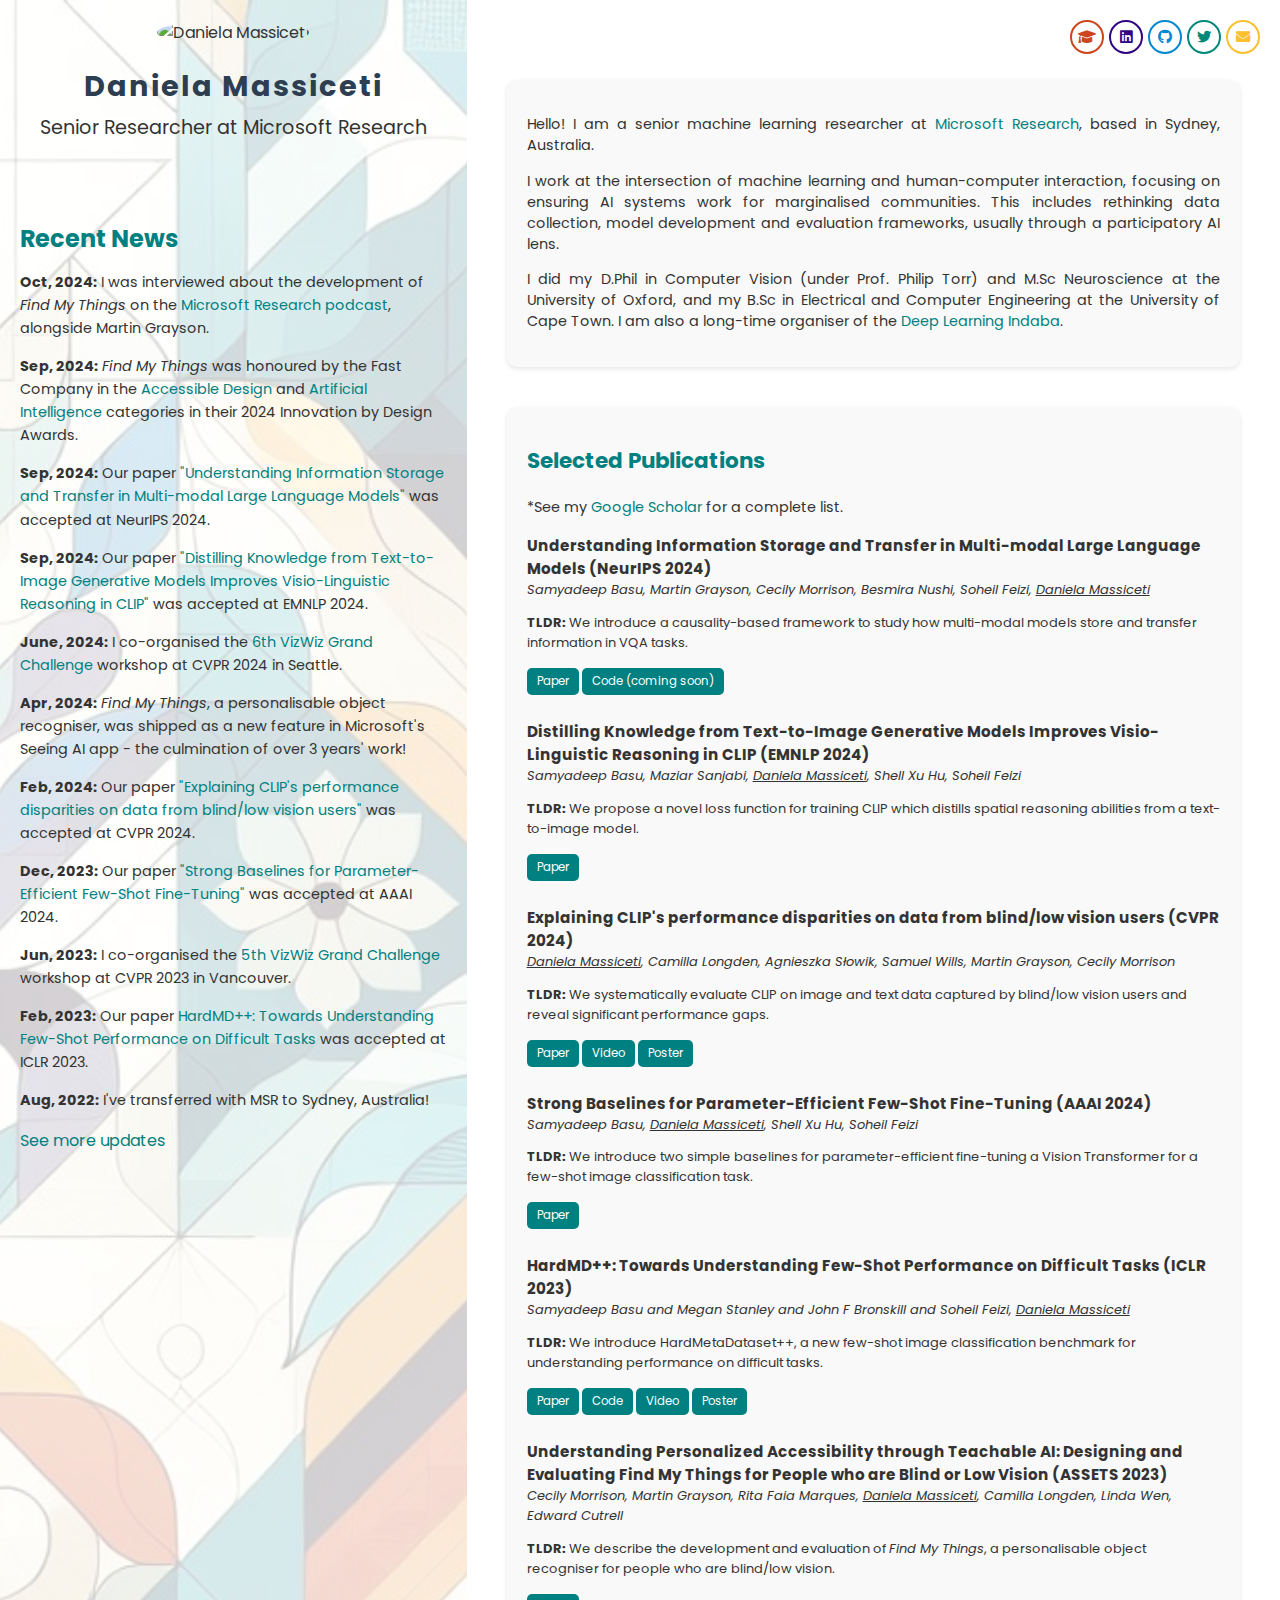
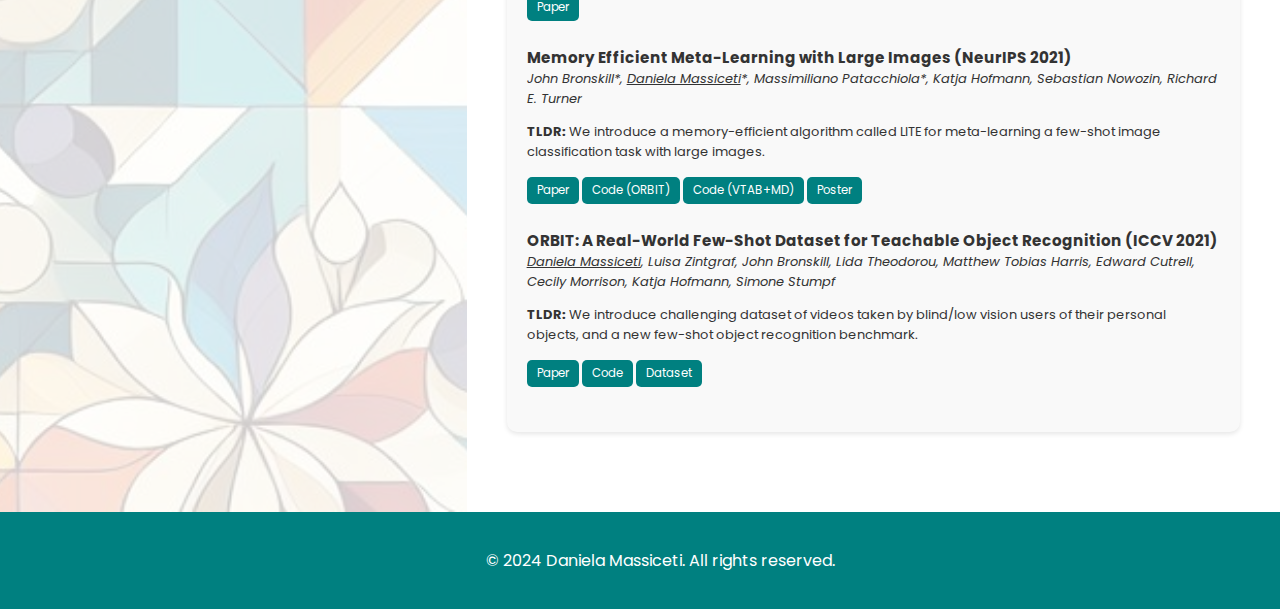
==== commit 284bd4a4: "fixing links" ====
--- a/index.html
+++ b/index.html
@@ -51,29 +51,29 @@
                     <div class="more-updates" style="display: none;">
                         <li><b>Jul, 2022:</b> We launched the <a href="https://open.spotify.com/show/7AsiLuLq1Ay7QMBOUJNHfu" target="_blank">VizWiz podcast</a>, featuring discussions with computer vision researchers, blind technology advocates, and accessibility industry specialists.</li>
                         <li><b>Jun, 2022:</b> I co-organised the <a href="https://vizwiz.org/workshops/2022-workshop/" target="_blank">4th VizWiz Grand Challenge</a> workshop at CVPR 2022 in New Orleans.</li>
-                        <li><b>May, 2022:</b> I won the Innovating for the Future Award at the <a href="https://news.microsoft.com/ability-summit-2022/" target="_blank">Microsoft Ability Summit 2022</a>.</li>
+                        <li><b>May, 2022:</b> I won the <i>Innovating for the Future Award</i> at the <a href="https://news.microsoft.com/ability-summit-2022/" target="_blank">Microsoft Ability Summit 2022</a>.</li>
                         <li><b>Feb, 2022:</b> We launched the <a href="https://eval.ai/web/challenges/challenge-page/1438/overview" target="_blank">ORBIT Few-Shot Object Recognition Challenge</a> which will be hosted at the <a href="https://vizwiz.org/workshops/2022-workshop" target="_blank">VizWiz Grand Challenge</a> workshop at CVPR 2022</a>.</li>
                         <li><b>Dec, 2021:</b> I was invited to a <a href="https://www.microsoft.com/en-us/research/video/panel-2-pursuing-a-resilient-and-sustainable-global-society/" target="_blank">panel discussion on <i>Pursuing a Resilient and Sustainable Global Society</i></a> as part of Microsoft Research's 30th Anniversary Panel Series on Inspirational and Impactful Research.</li>
-                        <li><b>Dec, 2021:</b> I gave a <a href="https://sites.google.com/view/wiml2021/program" target="_blank">sponsor talk on the ORBIT Dataset</a> at the <a href="https://sites.google.com/view/wiml2021/home" target="_blank">Women in Machine Learning (WiML) workshop</a> at NeurIPS 2021.</li>
+                        <li><b>Dec, 2021:</b> I gave a <a href="https://sites.google.com/view/wiml2021/program" target="_blank">talk on the ORBIT Dataset</a> at the <a href="https://sites.google.com/view/wiml2021/home" target="_blank">Women in Machine Learning (WiML) workshop</a> at NeurIPS 2021.</li>
                         <li><b>Oct, 2021:</b> Our team won <a href="https://www.linkedin.com/posts/daniela-massiceti-42542266_microsoft-global-hackathon-2021-award-winner-activity-6980785974683332608-bFhv" target="_blank">1st prize in Microsoft's internal global hackathon</a> out of over 6000 teams!</li>
                         <li><b>Oct, 2021:</b> I gave a <a href="https://www.youtube.com/watch?v=WpvOkIJjg-A" target="_blank">talk at the Microsoft Research Summit</a> on how few-shot learning can be used to personalise AI systems to users.</li>
                         <li><b>Oct, 2021:</b> We reached 200 mentorship sessions in the Indaba Mentorship Programme! If you're interested in mentoring African ML students, sign-up as a mentor <a href="https://deeplearningindaba.com/mentorship/" target="_blank">here</a>.</li>
-                        <li><b>Oct, 2021:</b> I joined the <a href="https://vizwiz.org" target="_blank">VizWiz Grand Challenge</a> organising committee, an annual workshop on computer vision technologies for the blind/low vision community.</li>
+                        <li><b>Oct, 2021:</b> I joined the <a href="https://vizwiz.org" target="_blank">VizWiz Grand Challenge</a> organising committee, an annual workshop working to improve AI technologies for the blind/low vision community.</li>
                         <li><b>Sep, 2021:</b> Our paper <a href="https://proceedings.neurips.cc/paper/2021/hash/cc1aa436277138f61cda703991069eaf-Abstract.html" target="_blank">"Memory Efficient Meta-Learning with Large Images"</a> was accepted at NeurIPS 2021.</li>
                         <li><b>Jul, 2021:</b> Our paper <a href="https://openaccess.thecvf.com/content/ICCV2021/html/Massiceti_ORBIT_A_Real-World_Few-Shot_Dataset_for_Teachable_Object_Recognition_ICCV_2021_paper.html" target="_blank">"ORBIT: A Real-World Few-Shot Dataset for Teachable Object Recognition"</a> was accepted at ICCV 2021.</li>
-                        <li><b>Jul, 2021:</b> Our paper <a href="https://openaccess.city.ac.uk/id/eprint/26424" target="_blank">"Disability-first Dataset Creation: Lessons from Constructing a Dataset for Teachable Object Recognition with Blind and Low Vision Data Collectors"</a> was accepted at ASSETS 2021.</li>
-                        <li><b>Jun, 2021:</b> I gave a <a href="https://ivc.ischool.utexas.edu/~yz9244/VizWiz_workshop_2021/videos/Speaker_Daniela_Massiceti.mp4" target="_blank">talk on the ORBIT dataset</a> at the <a href="https://vizwiz.org/workshops/2021-workshop" target="_blank">CVPR 2021 VizWiz workshop</a>.</li>
+                        <li><b>Jul, 2021:</b> Our paper <a href="https://dl.acm.org/doi/10.1145/3441852.3471225" target="_blank">"Disability-first Dataset Creation: Lessons from Constructing a Dataset for Teachable Object Recognition with Blind and Low Vision Data Collectors"</a> was accepted at ASSETS 2021.</li>
+                        <li><b>Jun, 2021:</b> I gave a talk on the ORBIT dataset</a> at the <a href="https://vizwiz.org/workshops/2021-workshop" target="_blank">CVPR 2021 VizWiz Grand Challenge workshop</a>.</li>
                         <li><b>Apr, 2021:</b> I wrapped up 12 months of languishing away in a global pandemic.</li>
-                        <li><b>Mar, 2021:</b> I was "upgraded" to a Senior Researcher at Microsoft Research Cambridge (and also moved to Cambridge)!</li>
-                        <li><b>Feb, 2021:</b> I gave a <a href="https://drive.google.com/file/d/1YJs1svtKGCh5Vh-NgYlW_oW_nOlT2VhG/view?usp=sharing" target="_blank">guest lecture on dataset bias</a> at the Department of Computer Science and Technology, University of Cambridge.</li>
-                        <li><b>Jan, 2021:</b> I co-launched the <a href="https://deeplearningindaba.com/mentorship" target="_blank">Deep Learning Indaba Mentorship Programme</a> alongside an excellent team including <a href="https://www.linkedin.com/in/avishkarbhoopchand/?originalSubdomain=uk" target="_blank">Aviskhar Bhoopchand</a>, Siobhan Hall, and <a href="https://www.linkedin.com/in/kale-ab-tessera-013976101/?originalSubdomain=za" target="_blank">Kale-ab Tessera</a>.</li>
-                        <li><b>May, 2020:</b> I launched the <a href="https://orbit.city.ac.uk" target="_blank">ORBIT Project</a>, a data collection effort by blind users, with an amazing team of collaborators.</li>
+                        <li><b>Mar, 2021:</b> I was "upgraded" to Senior Researcher at MSR (and also moved to Cambridge)!</li>
+                        <li><b>Feb, 2021:</b> I gave a guest lecture on dataset bias</a> at the Department of Computer Science and Technology, University of Cambridge.</li>
+                        <li><b>Jan, 2021:</b> I co-launched the <a href="https://deeplearningindaba.com/mentorship" target="_blank">Deep Learning Indaba Mentorship Programme</a> alongside an excellent team including <a href="https://www.linkedin.com/in/avishkarbhoopchand/?originalSubdomain=uk" target="_blank">Aviskhar Bhoopchand</a>, <a href="https://www.linkedin.com/in/siobhan-mackenzie-hall-805255bb/?originalSubdomain=uk" target="_blank">Siobhan Hall</a>, and <a href="https://www.linkedin.com/in/kale-ab-tessera-013976101/?originalSubdomain=za" target="_blank">Kale-ab Tessera</a>.</li>
+                        <li><b>May, 2020:</b> I launched the <a href="https://orbit.city.ac.uk" target="_blank">ORBIT Project</a>, am effort to collect data with blind/low vision users, alongside an amazing team of collaborators.</li>
                         <li><b>Apr, 2020:</b> I was appointed as a <a href="https://www.st-edmunds.cam.ac.uk/">St. Edmund's College Cambridge</a> Postdoctoral Research Fellow.</li>
                         <li><b>Feb, 2020:</b> I started as a Researcher at Microsoft Research Cambridge.</li>
                         <li><b>Oct, 2019:</b> I defended my <a href="https://ora.ox.ac.uk/objects/uuid:c004de16-0b4a-4d84-899a-040c8d07775e" target="_blank">D.Phil thesis</a> and passed! My examiners were <a href="https://www.robots.ox.ac.uk/~az/" target="_blank">Prof. Andrew Zisserman</a> and <a href="http://www.cs.utexas.edu/users/grauman/" target="_blank">Prof. Kristen Grauman</a>.</li>
                         <li><b>Sept, 2019:</b> We wrapped up the 3rd <a href="https://deeplearningindaba.com" target="_blank">Deep Learning Indaba</a> in Nairobi Kenya. I co-ordinated the <a href="https://deeplearningindaba.com/blog/2019/07/outcomes-of-2019-kambule-and-maathai-awards/" target="_blank">Kambule and Maathai Awards</a> (with <a href="https://adjidieng.github.io/" target="_blank">Adji Bousso Dieng</a>), a <i>How to apply for a PhD</i> workshop (with <a href="https://laurasevilla.me/" target="_blank">Laura Sevilla-Lara</a>, <a href="https://cs.brown.edu/~gdk/" target="_blank">George Konidaris</a>), and a computer vision parallel track (with <a href="https://laurasevilla.me/" target="_blank">Laura Sevilla-Lara</a>)</li>
                         <li><b>Aug, 2019:</b> I finished a 3-month internship at Microsoft Research Cambridge. I worked with <a href="https://www.microsoft.com/en-us/research/people/cecilym/" target="_blank">Cecily Morrison</a>, <a href="https://www.tschiatschek.net/" target="_blank">Sebastian Tschiatschek</a> and <a href="https://khofm.wordpress.com/" target="_blank">Katja Hofmann</a>.</li>
-                        <li><b>May, 2019:</b> I submitted my D.Phil thesis <i><a href="https://ora.ox.ac.uk/objects/uuid:c004de16-0b4a-4d84-899a-040c8d07775e" target="_blank">Computer vision and natural language processing for people with vision impairment</a></i>.</li>
+                        <li><b>May, 2019:</b> I submitted my D.Phil thesis <i><a href="https://ora.ox.ac.uk/objects/uuid:c004de16-0b4a-4d84-899a-040c8d07775e" target="_blank">"Computer vision and natural language processing for people with vision impairment"</a></i>.</li>
                     </div>
                 </ul>
                 <a href="#" class="see-more">See more updates</a>
@@ -98,7 +98,7 @@
                 <div class="publication">
                     <h3>Understanding Information Storage and Transfer in Multi-modal Large Language Models (NeurIPS 2024)</h3>
                     <p class="authors">Samyadeep Basu, Martin Grayson, Cecily Morrison, Besmira Nushi, Soheil Feizi, <u>Daniela Massiceti</u></p>
-                    <p class="tldr"><strong>TLDR:</strong> We introduce a causality-based framework to study how multi-modal models store and transfer information in VQA tasks.</p>
+                   <p class="tldr"><strong>TLDR:</strong> We introduce a causality-based framework to study how multi-modal models store and transfer information in VQA tasks.</p>
                     <a href="https://arxiv.org/abs/2406.04236" target="_blank" class="button-link">Paper</a>
                     <a href="" target="_blank" class="button-link">Code (coming soon)</a>
                 </div>
@@ -114,14 +114,13 @@
                     <p class="tldr"><strong>TLDR:</strong> We systematically evaluate CLIP on image and text data captured by blind/low vision users and reveal significant performance gaps.</p>
                     <a href="https://openaccess.thecvf.com/content/CVPR2024/html/Massiceti_Explaining_CLIPs_Performance_Disparities_on_Data_from_BlindLow_Vision_Users_CVPR_2024_paper.html" target="_blank" class="button-link">Paper</a>
                     <a href="https://www.youtube.com/watch?v=Iu-NB5b5Xlo" target="_blank" class="button-link">Video</a>
-                    <a href="TODO" target="_blank" class="button-link">Poster</a>
+                    <a href="https://cvpr.thecvf.com/media/PosterPDFs/CVPR%202024/30937.png?t=1717034018.9350114" target="_blank" class="button-link">Poster</a>
                 </div>
                 <div class="publication">
                     <h3>Strong Baselines for Parameter-Efficient Few-Shot Fine-Tuning (AAAI 2024)</h3>
                     <p class="authors">Samyadeep Basu, <u>Daniela Massiceti</u>, Shell Xu Hu, Soheil Feizi</p>
                     <p class="tldr"><strong>TLDR:</strong> We introduce two simple baselines for parameter-efficient fine-tuning a Vision Transformer for a few-shot image classification task.</p>
                     <a href="https://ojs.aaai.org/index.php/AAAI/article/view/28978" target="_blank" class="button-link">Paper</a>
-                    <a href="TODO" target="_blank" class="button-link">Code (coming soon)</a>
                 </div>
                 <div class="publication">
                     <h3>HardMD++: Towards Understanding Few-Shot Performance on Difficult Tasks (ICLR 2023)</h3>
@@ -135,7 +134,7 @@
                 <div class="publication">
                     <h3>Understanding Personalized Accessibility through Teachable AI: Designing and Evaluating Find My Things for People who are Blind or Low Vision (ASSETS 2023)</h3>
                     <p class="authors">Cecily Morrison, Martin Grayson, Rita Faia Marques, <u>Daniela Massiceti</u>, Camilla Longden, Linda Wen, Edward Cutrell</p>
-                    <p class="tldr"><strong>TLDR:</strong> We describe the development and evaluation of Find My Things, a personalisable object recogniser for people who are blind/low vision.</p>
+                    <p class="tldr"><strong>TLDR:</strong> We describe the development and evaluation of <i>Find My Things</i>, a personalisable object recogniser for people who are blind/low vision.</p>
                     <a href="https://dl.acm.org/doi/abs/10.1145/3597638.3608395" target="_blank" class="button-link">Paper</a>
                 </div>
                 <div class="publication">
@@ -145,12 +144,13 @@
                     <a href="https://proceedings.neurips.cc/paper/2021/hash/cc1aa436277138f61cda703991069eaf-Abstract.html" target="_blank" class="button-link">Paper</a>
                     <a href="https://github.com/microsoft/ORBIT-Dataset" target="_blank" class="button-link">Code (ORBIT)</a>
                     <a href="https://github.com/cambridge-mlg/LITE" target="_blank" class="button-link">Code (VTAB+MD)</a>
+                    <a href="https://neurips.cc/virtual/2021/poster/27033" target="_blank" class="button-link">Poster</a>
                 </div>
                 <div class="publication">
                     <h3>ORBIT: A Real-World Few-Shot Dataset for Teachable Object Recognition (ICCV 2021)</h3>
                     <p class="authors"><u>Daniela Massiceti</u>, Luisa Zintgraf, John Bronskill, Lida Theodorou, Matthew Tobias Harris, Edward Cutrell, Cecily Morrison, Katja Hofmann, Simone Stumpf</p>
                     <p class="tldr"><strong>TLDR:</strong> We introduce challenging dataset of videos taken by blind/low vision users of their personal objects, and a new few-shot object recognition benchmark.</p>
-                    <a href="https://openaccess.thecvf.com/content/ICCV2021/html/Massiceti_ORBIT_A_Real-World_Few-Shot_Dataset_for_Teachable_Object_Recognition_ICCV_2021_paper.html" target="_blank">Paper</a>
+                    <a href="https://openaccess.thecvf.com/content/ICCV2021/html/Massiceti_ORBIT_A_Real-World_Few-Shot_Dataset_for_Teachable_Object_Recognition_ICCV_2021_paper.html" target="_blank" class="button-link">Paper</a>
                     <a href="https://github.com/microsoft/ORBIT-Dataset" target="_blank" class="button-link">Code</a>
                     <a href="https://city.figshare.com/articles/dataset/ORBIT_A_real-world_few-shot_dataset_for_teachable_object_recognition_collected_from_people_who_are_blind_or_low_vision/14294597" target="_blank" class="button-link">Dataset</a>
                 </div>
--- a/static/css/main.css
+++ b/static/css/main.css
@@ -186,14 +186,20 @@
 
 .publication {
     margin-bottom: 20px;
+    font-size: 0.9em; /* Smaller font size for publications */
 }
 
 .publication h3 {
-    margin-bottom: 2px; /* Reduced gap to author list */
+    margin-bottom: 0px; /* Remove top margin */
+}
+
+.publication .tldr {
+    margin-bottom: 10px; /* Gap to the next element */
 }
 
 .publication .authors {
-    margin-bottom: 5px; /* Reduced gap to TLDR */
+    margin-top: 0px; /* Remove top margin */
+    font-style: italic; /* Italicize the authors */
 }
 
 h2 {
@@ -262,7 +268,14 @@
 /* Media query for smaller screens */
 @media (max-width: 768px) {
     .container {
+        display: flex;
         flex-direction: column; /* Stack elements vertically */
+    }
+
+    .side-panel {
+        order: 1; /* Move side panel to the first position */
+        width: 100%; /* Full width */
+        padding: 20px; /* Reduced padding */
     }
 
     .profile-section {
@@ -289,7 +302,7 @@
         margin-top: 20px; /* Add margin */
     }
 
-    .side-panel, .main-panel {
+    .main-panel {
         width: 100%; /* Full width */
         padding: 20px; /* Reduced padding */
     }
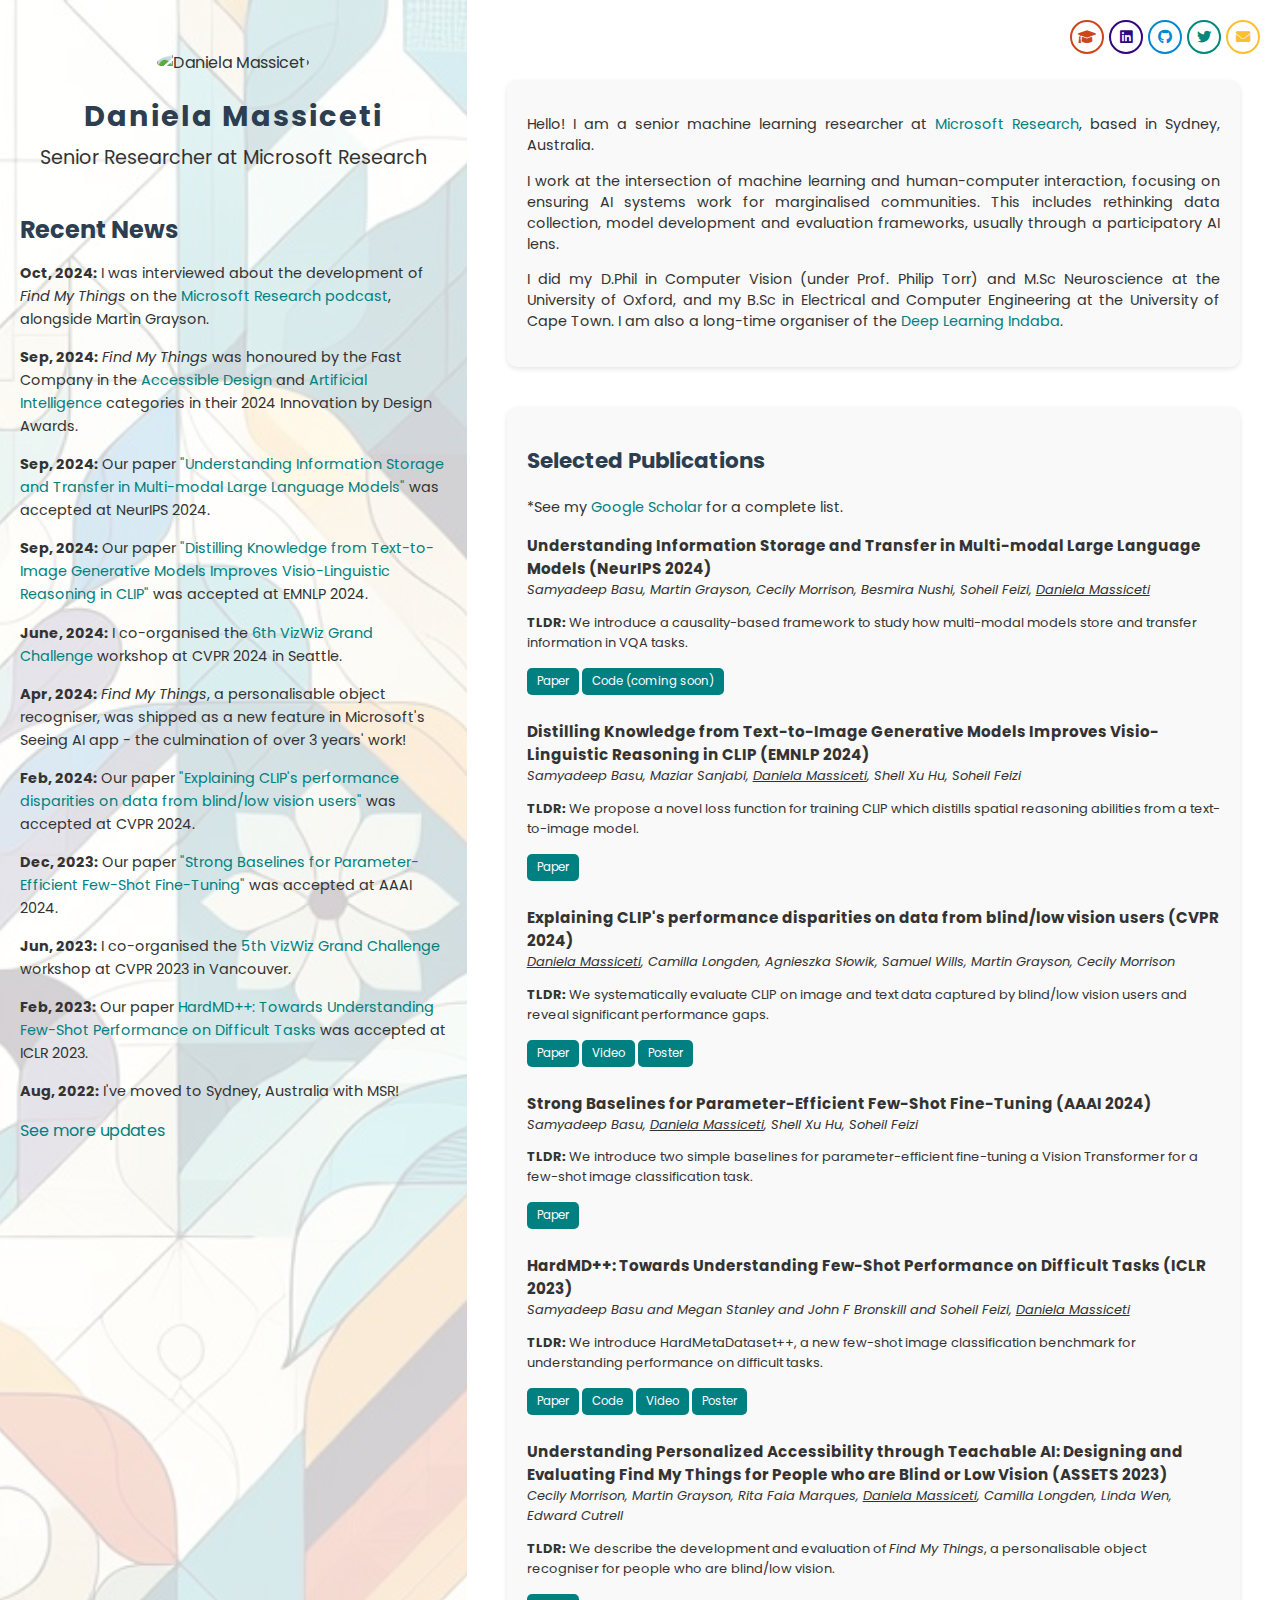
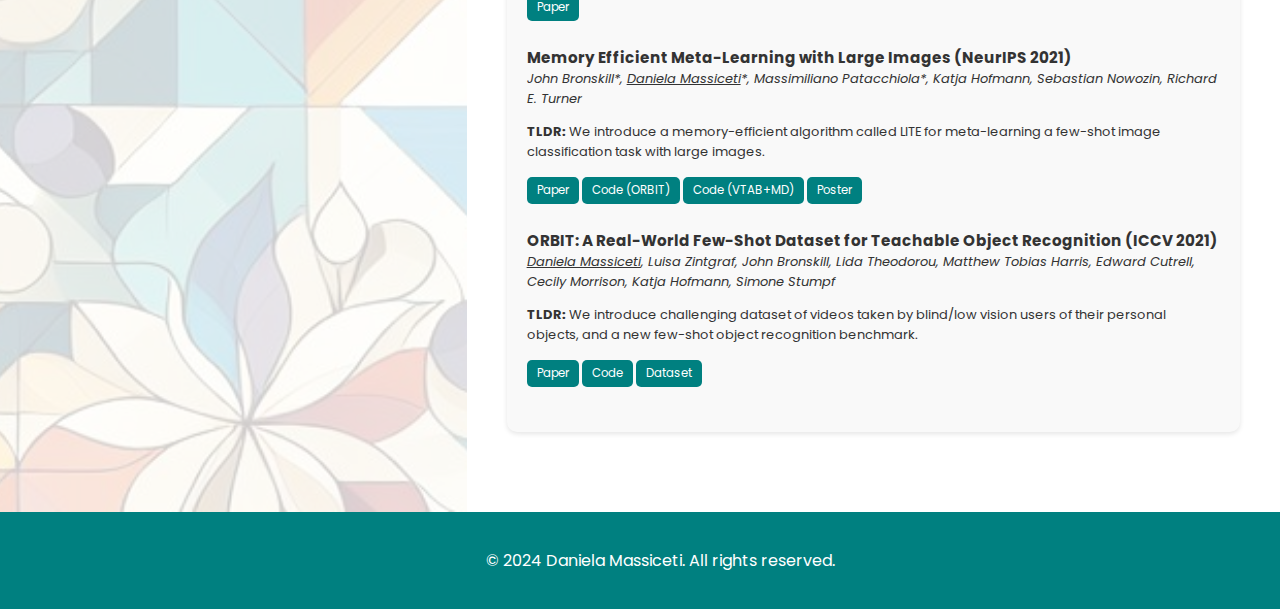
==== commit 1b3dbd49: "fixing icons" ====
--- a/index.html
+++ b/index.html
@@ -47,7 +47,7 @@
                     <li><b>Dec, 2023:</b> Our paper <a href="https://ojs.aaai.org/index.php/AAAI/article/view/28978" target="_blank">"Strong Baselines for Parameter-Efficient Few-Shot Fine-Tuning"</a> was accepted at AAAI 2024.</li>
                     <li><b>Jun, 2023:</b> I co-organised the <a href="https://vizwiz.org/workshops/2023-workshop/" target="_blank">5th VizWiz Grand Challenge</a> workshop at CVPR 2023 in Vancouver.</li>
                     <li><b>Feb, 2023:</b> Our paper <a href="https://openreview.net/forum?id=wq0luyH3m4" target="_blank">HardMD++: Towards Understanding Few-Shot Performance on Difficult Tasks</a> was accepted at ICLR 2023.</li>
-                    <li><b>Aug, 2022:</b> I've transferred with MSR to Sydney, Australia!</li>
+                    <li><b>Aug, 2022:</b> I've moved to Sydney, Australia with MSR!</li>
                     <div class="more-updates" style="display: none;">
                         <li><b>Jul, 2022:</b> We launched the <a href="https://open.spotify.com/show/7AsiLuLq1Ay7QMBOUJNHfu" target="_blank">VizWiz podcast</a>, featuring discussions with computer vision researchers, blind technology advocates, and accessibility industry specialists.</li>
                         <li><b>Jun, 2022:</b> I co-organised the <a href="https://vizwiz.org/workshops/2022-workshop/" target="_blank">4th VizWiz Grand Challenge</a> workshop at CVPR 2022 in New Orleans.</li>
--- a/static/css/main.css
+++ b/static/css/main.css
@@ -56,6 +56,7 @@
     max-width: 200px; /* Maximum size */
     height: auto; /* Maintain aspect ratio */
     margin-bottom: 10px;
+    margin-top: 30px;
 }
 
 h1 {
@@ -70,15 +71,16 @@
     font-size: 1.2em; /* Increased font size */
     font-family: 'Poppins', sans-serif; /* Match font style of name */
     margin-top: 0; /* Remove top margin */
+    margin-bottom: 0;
 }
 
 .news-updates {
-    margin-top: 20px;
+    margin-top: 0px;
     flex: 1; /* Allow the news-updates section to grow */
 }
 
 .news-updates h2 {
-    color: #008080;
+    color: #2c3e50;
     margin-bottom: 15px;
 }
 
@@ -140,29 +142,44 @@
     border-color: #cb461d;
 }
 
+.icon-button.scholar:hover {
+    background-color: #cb461d6a;
+}
+
 .icon-button.linkedin {
     color: #320482;
     border-color: #320482;
 }
 
+.icon-button.linkedin:hover {
+    background-color: #3204826a;
+}
+
 .icon-button.github {
     color: #0288d1;
     border-color: #0288d1;
 }
 
+.icon-button.github:hover {
+    background-color: #0288d16a;
+}
+
 .icon-button.twitter {
     color: #00897b;
     border-color: #00897b;
 }
 
+.icon-button.twitter:hover {
+    background-color: #00897b6a;
+}
+
 .icon-button.email {
     color: #fbc02d;
     border-color: #fbc02d;
 }
 
-.icon-button:hover {
-    color: #ffffff;
-    background-color: currentColor;
+.icon-button.email:hover {
+    background-color: #fbc02d6a;
 }
 
 .introduction, .publications {
@@ -181,7 +198,7 @@
 /* Common class for section titles */
 .section-title {
     font-size: 1.5em; /* Set the desired font size */
-    color: #008080; /* Optional: Set the desired color */
+    color: #2c3e50; /* Optional: Set the desired color */
 }
 
 .publication {
@@ -272,31 +289,25 @@
         flex-direction: column; /* Stack elements vertically */
     }
 
-    .side-panel {
-        order: 1; /* Move side panel to the first position */
-        width: 100%; /* Full width */
-        padding: 20px; /* Reduced padding */
-    }
-
     .profile-section {
-        order: 1; /* Move profile section to the first position */
+        order: 2; /* Move profile section to the first position */
     }
 
     .introduction {
-        order: 2; /* Move introduction to the second position */
+        order: 3; /* Move introduction to the first position within main panel */
         margin-top: 20px; /* Adjust margin */
     }
 
+    .news-updates {
+        order: 4; /* Move recent news to the second position */
+    }
+
     .publications {
-        order: 3; /* Move publications to the third position */
-    }
-
-    .news-updates {
-        order: 4; /* Move recent news to the fourth position */
+        order: 5; /* Move publications to the second position within main panel */
     }
 
     .social-buttons {
-        order: 5; /* Move social buttons to the fifth position */
+        order: 1; /* Move social buttons to the third position within main panel */
         position: static; /* Remove absolute positioning */
         justify-content: center; /* Center align */
         margin-top: 20px; /* Add margin */
@@ -306,4 +317,10 @@
         width: 100%; /* Full width */
         padding: 20px; /* Reduced padding */
     }
+
+    .side-panel {
+        width: 100%; /* Full width */
+        display: flex;
+        flex-direction: column;
+    }
 }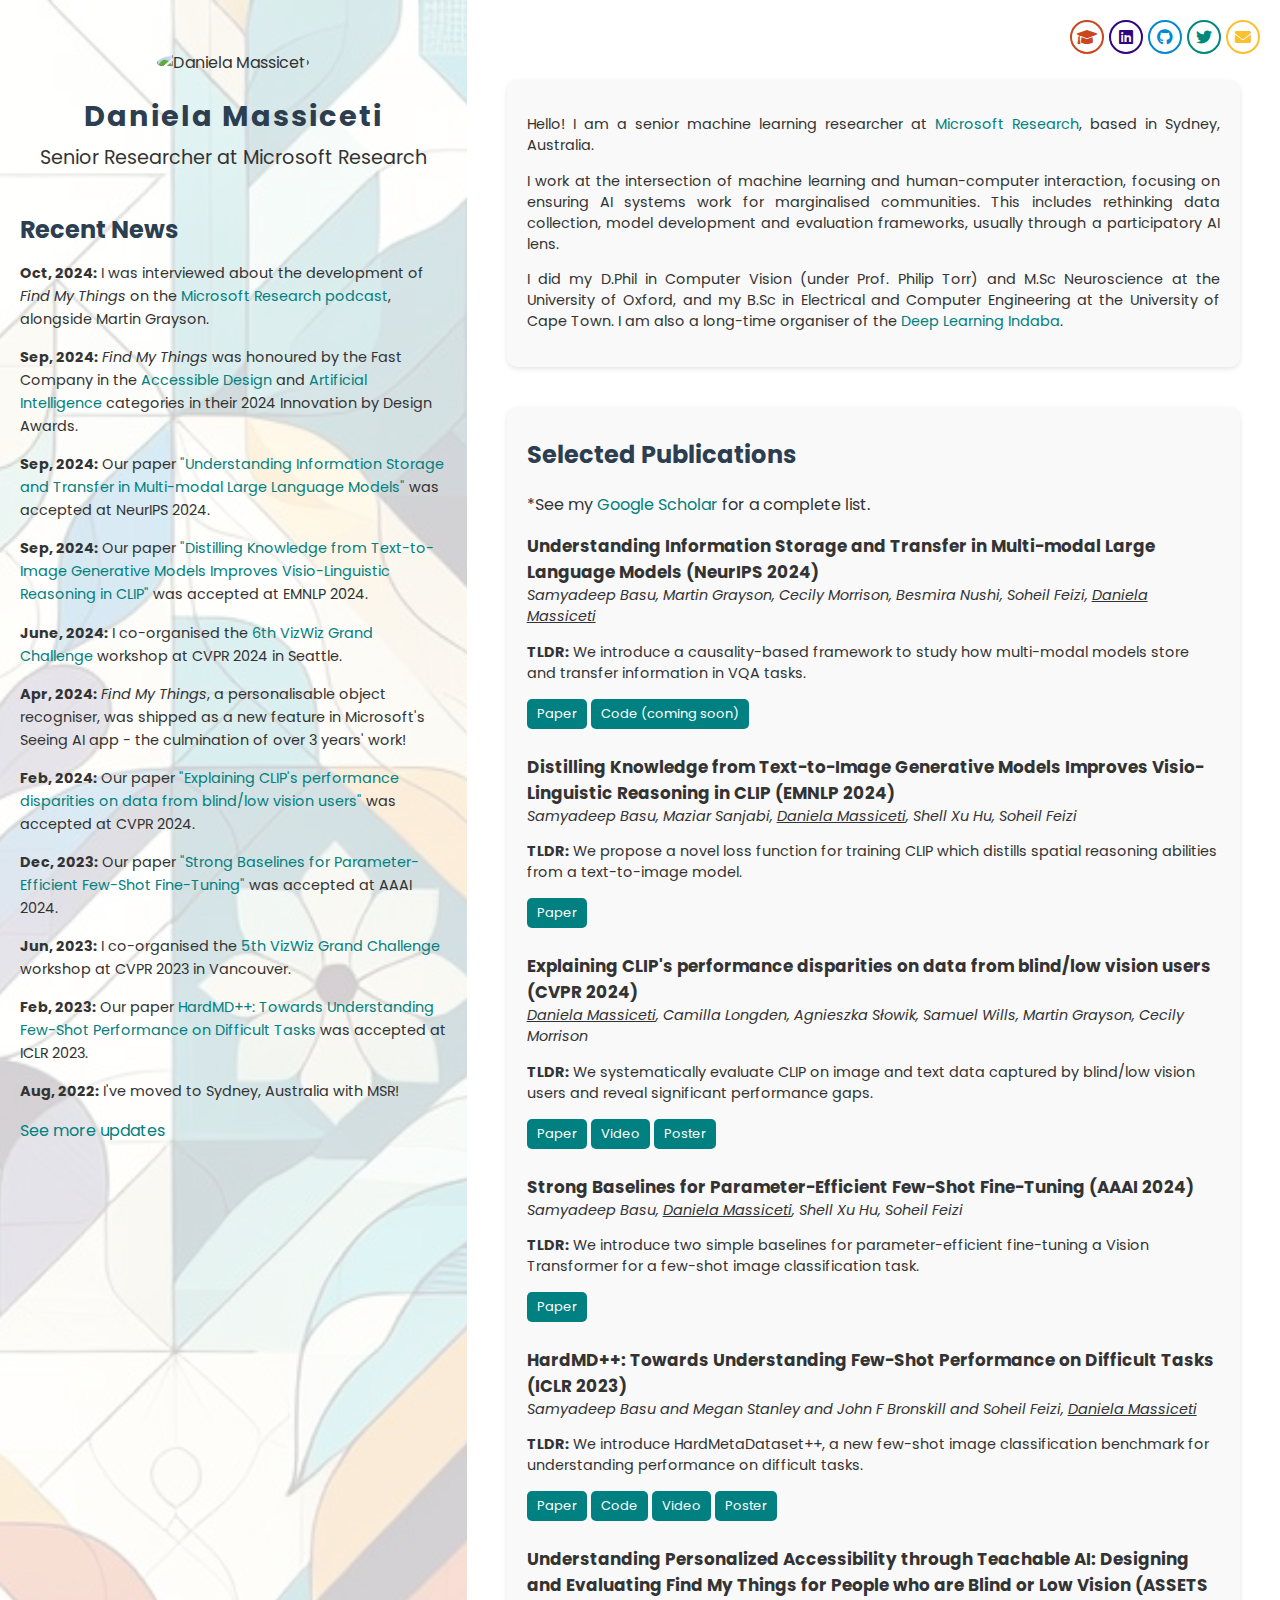
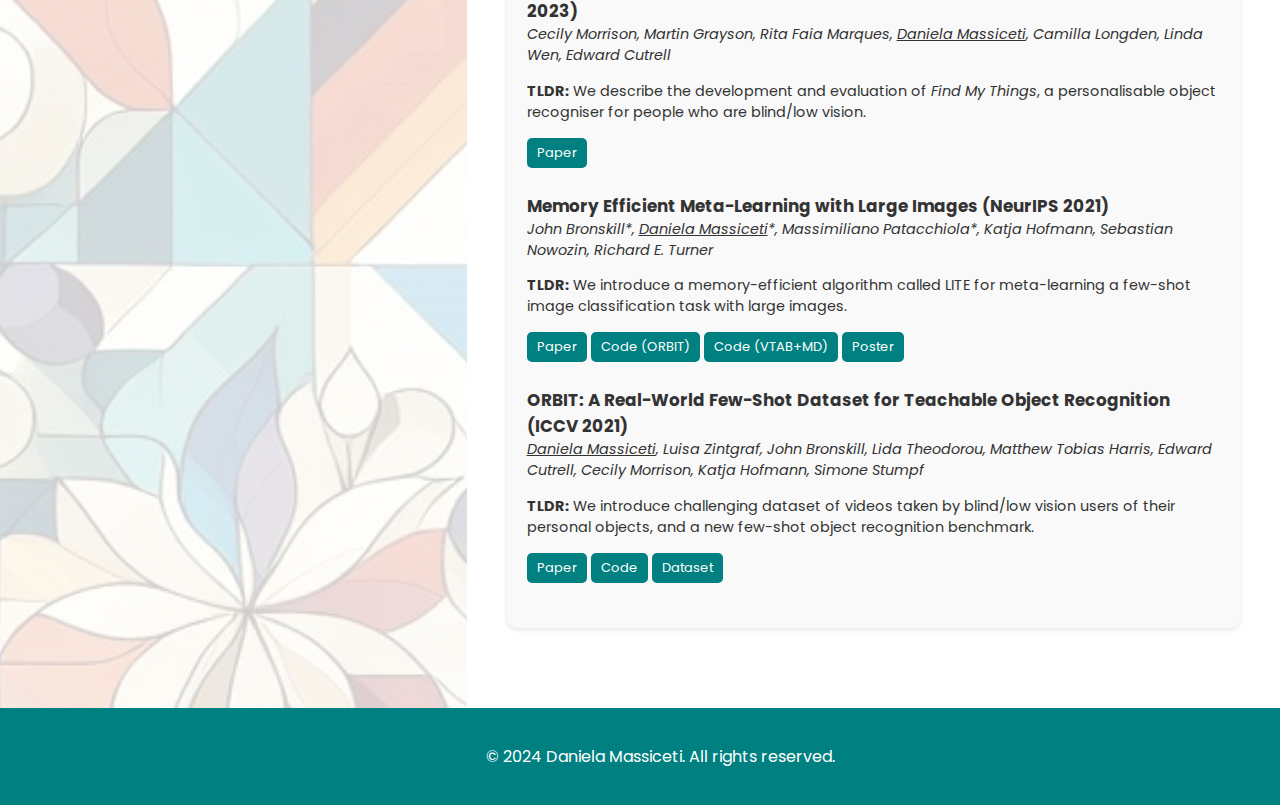
==== commit f0933b47: "spell check" ====
--- a/index.html
+++ b/index.html
@@ -71,7 +71,7 @@
                         <li><b>Apr, 2020:</b> I was appointed as a <a href="https://www.st-edmunds.cam.ac.uk/">St. Edmund's College Cambridge</a> Postdoctoral Research Fellow.</li>
                         <li><b>Feb, 2020:</b> I started as a Researcher at Microsoft Research Cambridge.</li>
                         <li><b>Oct, 2019:</b> I defended my <a href="https://ora.ox.ac.uk/objects/uuid:c004de16-0b4a-4d84-899a-040c8d07775e" target="_blank">D.Phil thesis</a> and passed! My examiners were <a href="https://www.robots.ox.ac.uk/~az/" target="_blank">Prof. Andrew Zisserman</a> and <a href="http://www.cs.utexas.edu/users/grauman/" target="_blank">Prof. Kristen Grauman</a>.</li>
-                        <li><b>Sept, 2019:</b> We wrapped up the 3rd <a href="https://deeplearningindaba.com" target="_blank">Deep Learning Indaba</a> in Nairobi Kenya. I co-ordinated the <a href="https://deeplearningindaba.com/blog/2019/07/outcomes-of-2019-kambule-and-maathai-awards/" target="_blank">Kambule and Maathai Awards</a> (with <a href="https://adjidieng.github.io/" target="_blank">Adji Bousso Dieng</a>), a <i>How to apply for a PhD</i> workshop (with <a href="https://laurasevilla.me/" target="_blank">Laura Sevilla-Lara</a>, <a href="https://cs.brown.edu/~gdk/" target="_blank">George Konidaris</a>), and a computer vision parallel track (with <a href="https://laurasevilla.me/" target="_blank">Laura Sevilla-Lara</a>)</li>
+                        <li><b>Sept, 2019:</b> We wrapped up the 3rd <a href="https://deeplearningindaba.com" target="_blank">Deep Learning Indaba</a> in Nairobi Kenya. I coordinated the <a href="https://deeplearningindaba.com/blog/2019/07/outcomes-of-2019-kambule-and-maathai-awards/" target="_blank">Kambule and Maathai Awards</a> (with <a href="https://adjidieng.github.io/" target="_blank">Adji Bousso Dieng</a>), a <i>How to apply for a PhD</i> workshop (with <a href="https://laurasevilla.me/" target="_blank">Laura Sevilla-Lara</a>, <a href="https://cs.brown.edu/~gdk/" target="_blank">George Konidaris</a>), and a computer vision parallel track (with <a href="https://laurasevilla.me/" target="_blank">Laura Sevilla-Lara</a>)</li>
                         <li><b>Aug, 2019:</b> I finished a 3-month internship at Microsoft Research Cambridge. I worked with <a href="https://www.microsoft.com/en-us/research/people/cecilym/" target="_blank">Cecily Morrison</a>, <a href="https://www.tschiatschek.net/" target="_blank">Sebastian Tschiatschek</a> and <a href="https://khofm.wordpress.com/" target="_blank">Katja Hofmann</a>.</li>
                         <li><b>May, 2019:</b> I submitted my D.Phil thesis <i><a href="https://ora.ox.ac.uk/objects/uuid:c004de16-0b4a-4d84-899a-040c8d07775e" target="_blank">"Computer vision and natural language processing for people with vision impairment"</a></i>.</li>
                     </div>
--- a/static/css/main.css
+++ b/static/css/main.css
@@ -111,7 +111,6 @@
     background-color: #ffffff;
     position: relative;
     width: 66.67%; /* 2/3 of the width */
-    font-size: 0.9em; /* Slightly reduced text size */
 }
 
 .social-buttons {
@@ -193,6 +192,11 @@
 .introduction {
     text-align: justify; /* Justify text */
     margin-top: 40px;
+    font-size: 0.9em; /* Smaller font size */
+}
+
+.publications h2 {
+    margin-top: 10px;
 }
 
 /* Common class for section titles */
@@ -208,6 +212,7 @@
 
 .publication h3 {
     margin-bottom: 0px; /* Remove top margin */
+    
 }
 
 .publication .tldr {
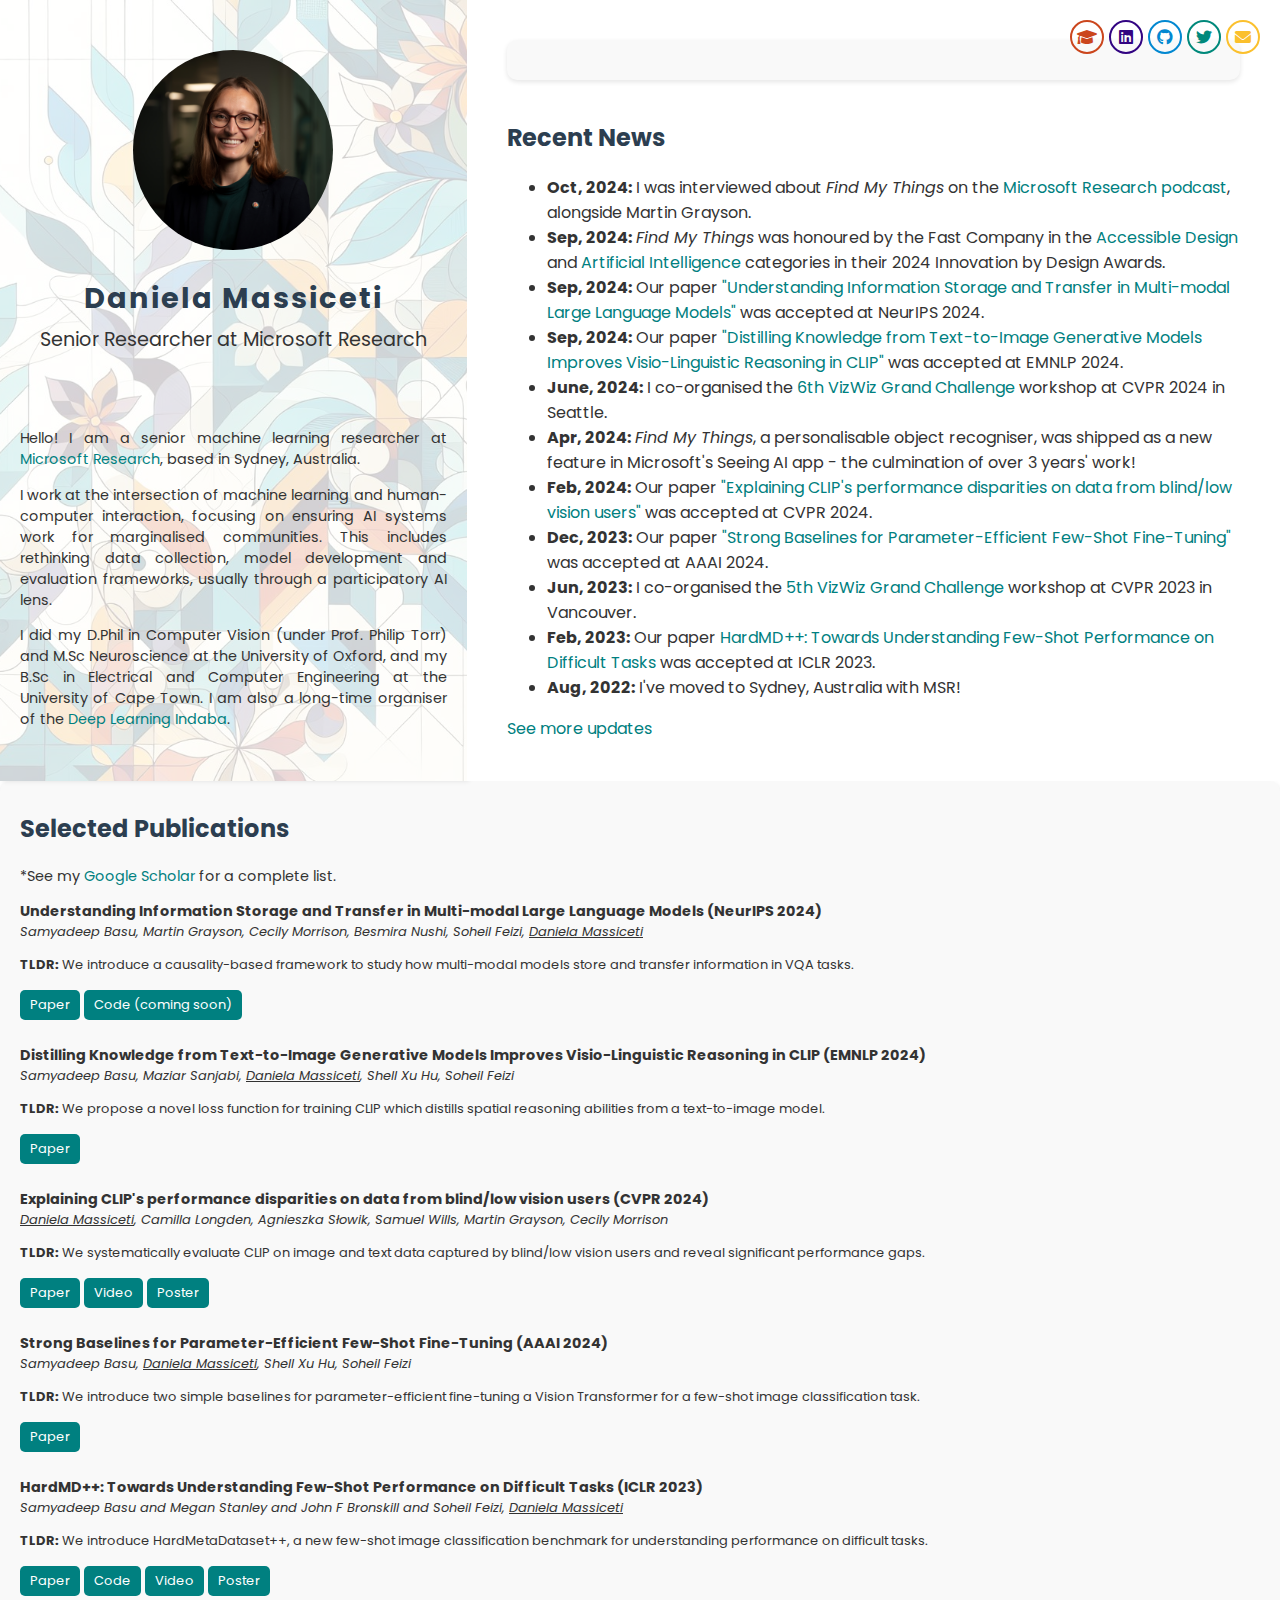
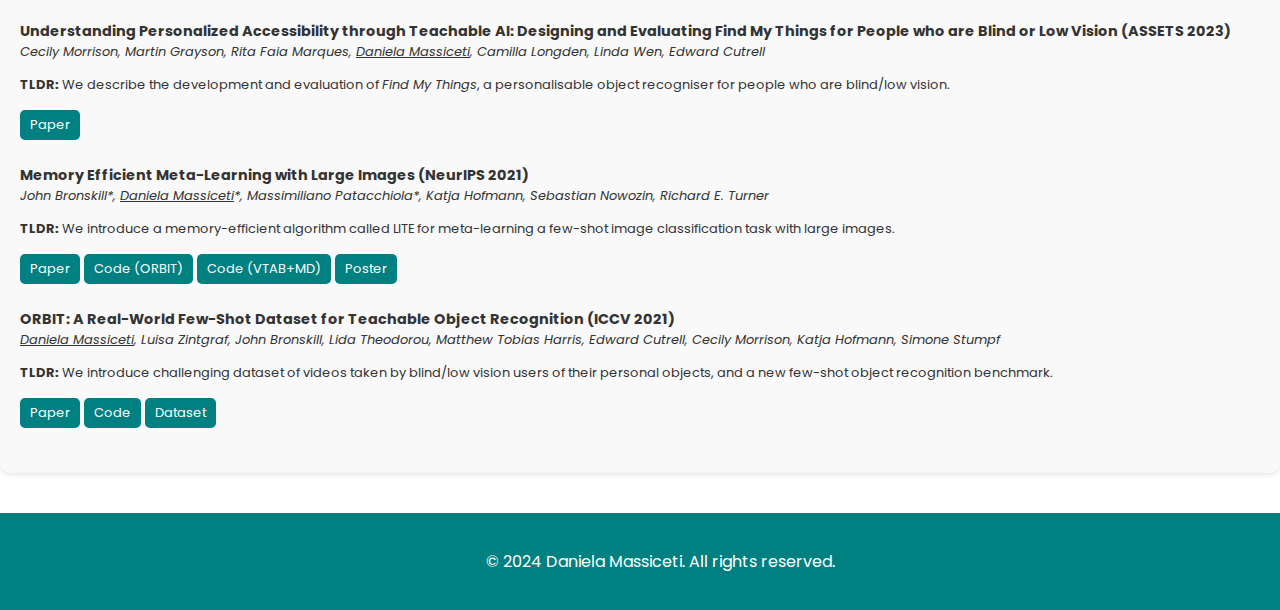
==== commit 92f081eb: "switch intro and recent updates" ====
--- a/index.html
+++ b/index.html
@@ -30,14 +30,28 @@
     <div class="container">
         <div class="side-panel">
             <div class="profile-section">
-                <img src="static/images/profile-photo.jpg" alt="Daniela Massiceti" class="profile-photo">
+                <img src="static/images/profile-photo.png" alt="Daniela Massiceti" class="profile-photo">
                 <h1>Daniela Massiceti</h1>
                 <p class="title">Senior Researcher at Microsoft Research</p>
             </div>
-            <div class="news-updates">
+            <div class="introduction">        
+                <p>Hello! I am a senior machine learning researcher at <a href="https://www.microsoft.com/en-us/research/people/dmassiceti/">Microsoft Research</a>, based in Sydney, Australia.</p>
+                <p>I work at the intersection of machine learning and human-computer interaction, focusing on ensuring AI systems work for marginalised communities. This includes rethinking data collection, model development and evaluation frameworks, usually through a participatory AI lens.</p>
+                <p>I did my D.Phil in Computer Vision (under Prof. Philip Torr) and M.Sc Neuroscience at the University of Oxford, and my B.Sc in Electrical and Computer Engineering at the University of Cape Town. I am also a long-time organiser of the <a href="https://deeplearningindaba.com" target="_blank">Deep Learning Indaba</a>.</p>
+            </div>
+        </div>
+        <main class="main-panel">
+            <div class="social-buttons">
+                <a href="https://scholar.google.com/citations?user=-4fo-SwAAAAJ&hl=en" target="_blank" class="icon-button scholar"><i class="fas fa-graduation-cap"></i></a>
+                <a href="http://za.linkedin.com/pub/daniela-massiceti/66/422/425" target="_blank" class="icon-button linkedin"><i class="fab fa-linkedin"></i></a>
+                <a href="https://github.com/danielamassiceti" target="_blank" class="icon-button github"><i class="fab fa-github"></i></a>
+                <a href="https://www.twitter.com/DanniMassi/" target="_blank" class="icon-button twitter"><i class="fab fa-twitter"></i></a>
+                <a href="mailto:daniela.massiceti@gmail.com" class="icon-button email"><i class="fas fa-envelope"></i></a>
+            </div>
+            <div class="news-updates"></div>
                 <h2 class="section-title">Recent News</h2>
                 <ul>
-                    <li><b>Oct, 2024:</b> I was interviewed about the development of <i>Find My Things</i> on the <a href="TODO">Microsoft Research podcast</a>, alongside Martin Grayson.</li>
+                    <li><b>Oct, 2024:</b> I was interviewed about <i>Find My Things</i> on the <a href="https://www.microsoft.com/en-us/research/podcast/abstracts-september-30-2024/">Microsoft Research podcast</a>, alongside Martin Grayson.</li>
                     <li><b>Sep, 2024:</b> <i>Find My Things</i> was honoured by the Fast Company in the <a href="https://www.fastcompany.com/91128700/accessible-design-innovation-by-design-2024" target="_blank">Accessible Design</a> and <a href="https://www.fastcompany.com/91129207/artificial-intelligence-innovation-by-design-2024" target="_blank">Artificial Intelligence</a> categories in their 2024 Innovation by Design Awards.</li>
                     <li><b>Sep, 2024:</b> Our paper <a href="https://arxiv.org/abs/2406.04236" target="_blank">"Understanding Information Storage and Transfer in Multi-modal Large Language Models"</a> was accepted at NeurIPS 2024.</li>
                     <li><b>Sep, 2024:</b> Our paper <a href="https://arxiv.org/abs/2307.09233" target="_blank">"Distilling Knowledge from Text-to-Image Generative Models Improves Visio-Linguistic Reasoning in CLIP"</a> was accepted at EMNLP 2024.</li>
@@ -78,21 +92,7 @@
                 </ul>
                 <a href="#" class="see-more">See more updates</a>
             </div>
-        </div>
-        <main class="main-panel">
-            <div class="social-buttons">
-                <a href="https://scholar.google.com/citations?user=-4fo-SwAAAAJ&hl=en" target="_blank" class="icon-button scholar"><i class="fas fa-graduation-cap"></i></a>
-                <a href="http://za.linkedin.com/pub/daniela-massiceti/66/422/425" target="_blank" class="icon-button linkedin"><i class="fab fa-linkedin"></i></a>
-                <a href="https://github.com/danielamassiceti" target="_blank" class="icon-button github"><i class="fab fa-github"></i></a>
-                <a href="https://www.twitter.com/DanniMassi/" target="_blank" class="icon-button twitter"><i class="fab fa-twitter"></i></a>
-                <a href="mailto:daniela.massiceti@gmail.com" class="icon-button email"><i class="fas fa-envelope"></i></a>
-            </div>
-            <section class="introduction">        
-                <p>Hello! I am a senior machine learning researcher at <a href="https://www.microsoft.com/en-us/research/people/dmassiceti/">Microsoft Research</a>, based in Sydney, Australia.</p>
-                <p>I work at the intersection of machine learning and human-computer interaction, focusing on ensuring AI systems work for marginalised communities. This includes rethinking data collection, model development and evaluation frameworks, usually through a participatory AI lens.</p>
-                <p>I did my D.Phil in Computer Vision (under Prof. Philip Torr) and M.Sc Neuroscience at the University of Oxford, and my B.Sc in Electrical and Computer Engineering at the University of Cape Town. I am also a long-time organiser of the <a href="https://deeplearningindaba.com" target="_blank">Deep Learning Indaba</a>.</p>
-            </section>
-            <section class="publications">
+            <div class="publications">
                 <h2 class="section-title">Selected Publications</h2>
                 <p>*See my <a href="https://scholar.google.com/citations?user=-4fo-SwAAAAJ&hl=en" target="_blank">Google Scholar</a> for a complete list.</p>
                 <div class="publication">
@@ -154,10 +154,10 @@
                     <a href="https://github.com/microsoft/ORBIT-Dataset" target="_blank" class="button-link">Code</a>
                     <a href="https://city.figshare.com/articles/dataset/ORBIT_A_real-world_few-shot_dataset_for_teachable_object_recognition_collected_from_people_who_are_blind_or_low_vision/14294597" target="_blank" class="button-link">Dataset</a>
                 </div>
-            </section>
+            </div>
         </main>
     </div>
-    <footer>
+    <footer class="footer">
         <p>&copy; 2024 Daniela Massiceti. All rights reserved.</p>
     </footer>
 </body>
--- a/static/css/main.css
+++ b/static/css/main.css
@@ -40,7 +40,7 @@
     z-index: 1;
 }
 
-.profile-section, .news-updates {
+.profile-section, .introduction {
     position: relative;
     z-index: 2;
 }
@@ -79,11 +79,6 @@
     flex: 1; /* Allow the news-updates section to grow */
 }
 
-.news-updates h2 {
-    color: #2c3e50;
-    margin-bottom: 15px;
-}
-
 .news-updates ul {
     list-style-type: none;
     padding: 0;
@@ -181,7 +176,7 @@
     background-color: #fbc02d6a;
 }
 
-.introduction, .publications {
+.news-updates, .publications {
     margin-bottom: 40px;
     padding: 20px;
     border-radius: 10px;
@@ -199,6 +194,10 @@
     margin-top: 10px;
 }
 
+.publications p {
+    font-size: 0.9em; /* Smaller font size */;
+}
+
 /* Common class for section titles */
 .section-title {
     font-size: 1.5em; /* Set the desired font size */
@@ -212,7 +211,7 @@
 
 .publication h3 {
     margin-bottom: 0px; /* Remove top margin */
-    
+    font-size: 1em;
 }
 
 .publication .tldr {
@@ -287,45 +286,50 @@
     transform: scale(1.05); /* Slightly enlarge on hover */
 }
 
-/* Media query for smaller screens */
 @media (max-width: 768px) {
     .container {
         display: flex;
         flex-direction: column; /* Stack elements vertically */
     }
 
+    .side-panel {
+        width: 100%; /* Full width */
+        padding: 20px; /* Reduced padding */
+        display: flex;
+        flex-direction: column; /* Stack children vertically */
+    }
+
     .profile-section {
-        order: 2; /* Move profile section to the first position */
+        order: 1; /* Move profile section to the first position within side panel */
     }
 
     .introduction {
-        order: 3; /* Move introduction to the first position within main panel */
-        margin-top: 20px; /* Adjust margin */
+        order: 2; /* Move introduction to the second position within side panel */
+    }
+
+    .main-panel {
+        width: 100%; /* Full width */
+        padding: 20px; /* Reduced padding */
+        display: flex;
+        flex-direction: column; /* Stack children vertically */
     }
 
     .news-updates {
-        order: 4; /* Move recent news to the second position */
+        order: 3; /* Move recent news to the first position within main panel */
     }
 
     .publications {
-        order: 5; /* Move publications to the second position within main panel */
+        order: 4; /* Move publications to the second position within main panel */
     }
 
     .social-buttons {
-        order: 1; /* Move social buttons to the third position within main panel */
+        order: 5; /* Move social buttons to the third position within main panel */
         position: static; /* Remove absolute positioning */
         justify-content: center; /* Center align */
         margin-top: 20px; /* Add margin */
     }
 
-    .main-panel {
-        width: 100%; /* Full width */
-        padding: 20px; /* Reduced padding */
-    }
-
-    .side-panel {
-        width: 100%; /* Full width */
-        display: flex;
-        flex-direction: column;
+    .footer {
+        order: 6; /* Move footer to the third position */
     }
 }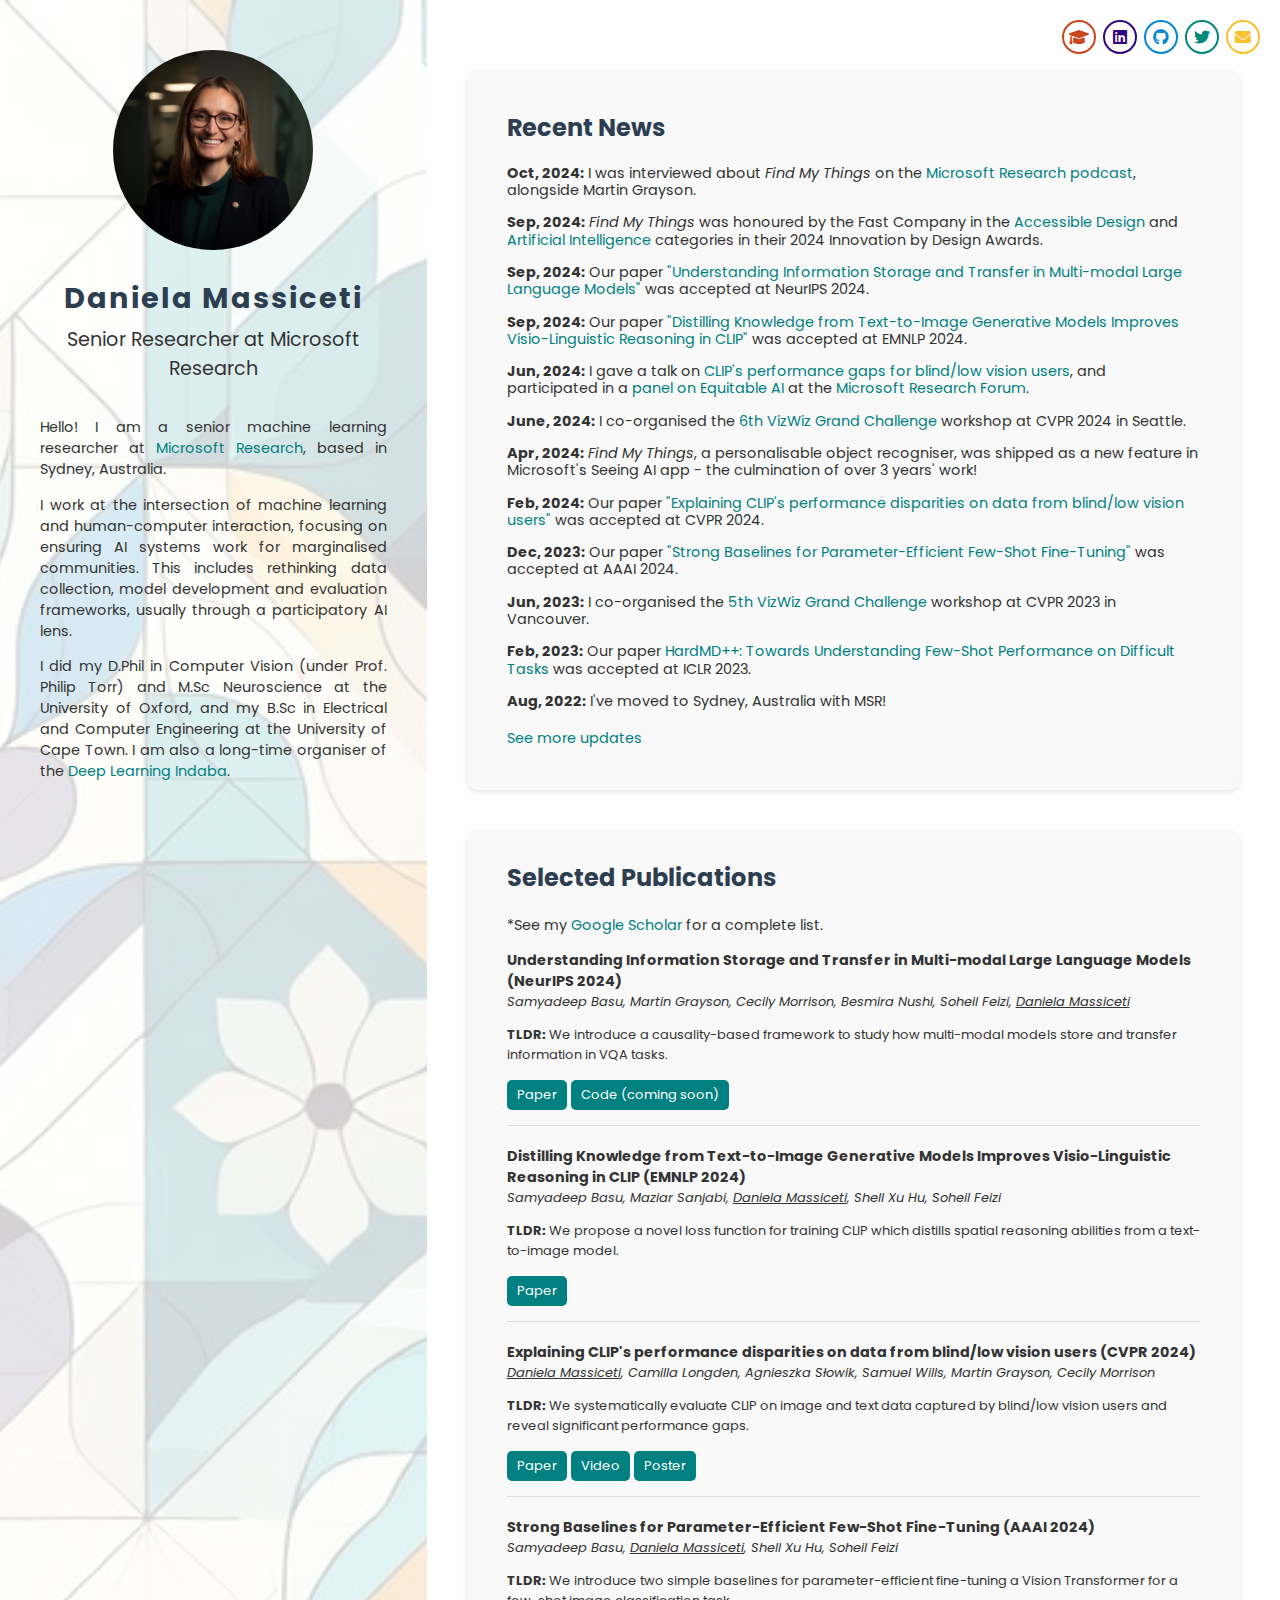
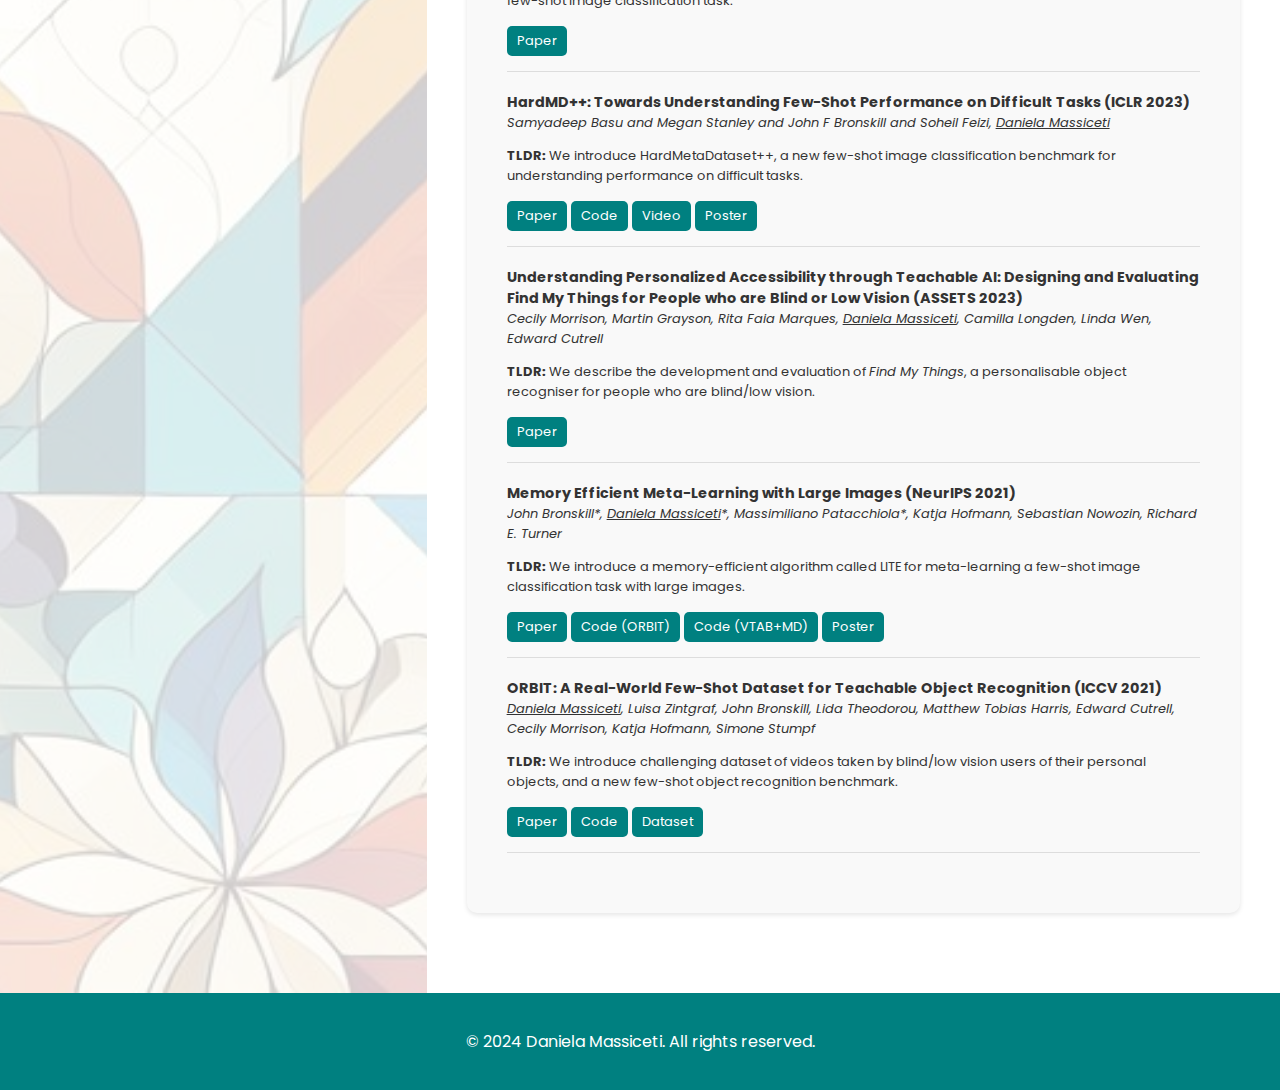
==== commit ddacb6fd: "fixing spacing" ====
--- a/index.html
+++ b/index.html
@@ -29,16 +29,16 @@
 <body>
     <div class="container">
         <div class="side-panel">
-            <div class="profile-section">
+            <section class="profile-section">
                 <img src="static/images/profile-photo.png" alt="Daniela Massiceti" class="profile-photo">
                 <h1>Daniela Massiceti</h1>
                 <p class="title">Senior Researcher at Microsoft Research</p>
-            </div>
-            <div class="introduction">        
+            </section>
+            <section class="introduction">        
                 <p>Hello! I am a senior machine learning researcher at <a href="https://www.microsoft.com/en-us/research/people/dmassiceti/">Microsoft Research</a>, based in Sydney, Australia.</p>
                 <p>I work at the intersection of machine learning and human-computer interaction, focusing on ensuring AI systems work for marginalised communities. This includes rethinking data collection, model development and evaluation frameworks, usually through a participatory AI lens.</p>
                 <p>I did my D.Phil in Computer Vision (under Prof. Philip Torr) and M.Sc Neuroscience at the University of Oxford, and my B.Sc in Electrical and Computer Engineering at the University of Cape Town. I am also a long-time organiser of the <a href="https://deeplearningindaba.com" target="_blank">Deep Learning Indaba</a>.</p>
-            </div>
+            </section>
         </div>
         <main class="main-panel">
             <div class="social-buttons">
@@ -48,13 +48,14 @@
                 <a href="https://www.twitter.com/DanniMassi/" target="_blank" class="icon-button twitter"><i class="fab fa-twitter"></i></a>
                 <a href="mailto:daniela.massiceti@gmail.com" class="icon-button email"><i class="fas fa-envelope"></i></a>
             </div>
-            <div class="news-updates"></div>
+            <section class="news-updates">
                 <h2 class="section-title">Recent News</h2>
                 <ul>
                     <li><b>Oct, 2024:</b> I was interviewed about <i>Find My Things</i> on the <a href="https://www.microsoft.com/en-us/research/podcast/abstracts-september-30-2024/">Microsoft Research podcast</a>, alongside Martin Grayson.</li>
                     <li><b>Sep, 2024:</b> <i>Find My Things</i> was honoured by the Fast Company in the <a href="https://www.fastcompany.com/91128700/accessible-design-innovation-by-design-2024" target="_blank">Accessible Design</a> and <a href="https://www.fastcompany.com/91129207/artificial-intelligence-innovation-by-design-2024" target="_blank">Artificial Intelligence</a> categories in their 2024 Innovation by Design Awards.</li>
                     <li><b>Sep, 2024:</b> Our paper <a href="https://arxiv.org/abs/2406.04236" target="_blank">"Understanding Information Storage and Transfer in Multi-modal Large Language Models"</a> was accepted at NeurIPS 2024.</li>
                     <li><b>Sep, 2024:</b> Our paper <a href="https://arxiv.org/abs/2307.09233" target="_blank">"Distilling Knowledge from Text-to-Image Generative Models Improves Visio-Linguistic Reasoning in CLIP"</a> was accepted at EMNLP 2024.</li>
+                    <li><b>Jun, 2024:</b> I gave a talk on <a href="https://researchforum.microsoft.com/Home/SessionDetail?sessionId=bff28fd8-2ab7-4773-a846-8dc456522add&compId=dcba818b-7de7-4055-a5c1-e01fbab57e4a&releaseId=cbcb3c19-ce62-4ac7-99af-1ee6b9980f58&showFromPaylod=true" target="_blank">CLIP's performance gaps for blind/low vision users</a>, and participated in a <a href="https://researchforum.microsoft.com/Home/SessionDetail?sessionId=48b2ee01-47cf-42e7-837d-283f326eb2b8&compId=dcba818b-7de7-4055-a5c1-e01fbab57e4a&releaseId=cbcb3c19-ce62-4ac7-99af-1ee6b9980f58&showFromPaylod=true" target="_blank">panel on Equitable AI</a> at the <a href="https://researchforum.microsoft.com/" target="_blank">Microsoft Research Forum</a>.</li>
                     <li><b>June, 2024:</b> I co-organised the <a href="https://vizwiz.org/workshops/2024-vizwiz-grand-challenge-workshop/" target="_blank">6th VizWiz Grand Challenge</a> workshop at CVPR 2024 in Seattle.</li>
                     <li><b>Apr, 2024:</b> <i>Find My Things</i>, a personalisable object recogniser, was shipped as a new feature in Microsoft's Seeing AI app - the culmination of over 3 years' work! </li>
                     <li><b>Feb, 2024:</b> Our paper <a href="https://openaccess.thecvf.com/content/CVPR2024/html/Massiceti_Explaining_CLIPs_Performance_Disparities_on_Data_from_BlindLow_Vision_Users_CVPR_2024_paper.html" target="_blank">"Explaining CLIP's performance disparities on data from blind/low vision users"</a> was accepted at CVPR 2024.</li>
@@ -91,8 +92,8 @@
                     </div>
                 </ul>
                 <a href="#" class="see-more">See more updates</a>
-            </div>
-            <div class="publications">
+            </section>
+            <section class="publications">
                 <h2 class="section-title">Selected Publications</h2>
                 <p>*See my <a href="https://scholar.google.com/citations?user=-4fo-SwAAAAJ&hl=en" target="_blank">Google Scholar</a> for a complete list.</p>
                 <div class="publication">
@@ -154,7 +155,7 @@
                     <a href="https://github.com/microsoft/ORBIT-Dataset" target="_blank" class="button-link">Code</a>
                     <a href="https://city.figshare.com/articles/dataset/ORBIT_A_real-world_few-shot_dataset_for_teachable_object_recognition_collected_from_people_who_are_blind_or_low_vision/14294597" target="_blank" class="button-link">Dataset</a>
                 </div>
-            </div>
+            </section>
         </main>
     </div>
     <footer class="footer">
--- a/static/css/main.css
+++ b/static/css/main.css
@@ -7,12 +7,14 @@
     display: flex;
     flex-direction: column;
     min-height: 100vh;
+    overflow-x: hidden; /* Prevent horizontal scrolling */
 }
 
 .container {
     display: flex;
     flex: 1;
     flex-wrap: wrap; /* Allow wrapping */
+    box-sizing: border-box;
 }
 
 .side-panel {
@@ -27,6 +29,7 @@
     background-position: center;
     display: flex;
     flex-direction: column;
+    box-sizing: border-box;
 }
 
 .side-panel::before {
@@ -74,30 +77,12 @@
     margin-bottom: 0;
 }
 
-.news-updates {
+.introduction {
+    text-align: justify; /* Justify text */
     margin-top: 0px;
-    flex: 1; /* Allow the news-updates section to grow */
-}
-
-.news-updates ul {
-    list-style-type: none;
-    padding: 0;
     font-size: 0.9em; /* Smaller font size */
-}
-
-.news-updates li {
-    margin-bottom: 15px;
-    line-height: 1.6;
-}
-
-.see-more {
-    color: #008080;
-    text-decoration: none;
-    cursor: pointer;
-}
-
-.see-more:hover {
-    text-decoration: underline;
+    padding-left: 20px;
+    padding-right: 20px
 }
 
 .main-panel {
@@ -106,6 +91,7 @@
     background-color: #ffffff;
     position: relative;
     width: 66.67%; /* 2/3 of the width */
+    box-sizing: border-box;
 }
 
 .social-buttons {
@@ -113,8 +99,7 @@
     top: 20px;
     right: 20px;
     display: flex;
-    gap: 5px;
-    margin-bottom: 20px;
+    gap: 7px;
 }
 
 .icon-button {
@@ -176,37 +161,60 @@
     background-color: #fbc02d6a;
 }
 
-.news-updates, .publications {
-    margin-bottom: 40px;
-    padding: 20px;
-    border-radius: 10px;
-    background-color: #f9f9f9;
-    box-shadow: 0 2px 5px rgba(0,0,0,0.1);
-}
-
-.introduction {
-    text-align: justify; /* Justify text */
-    margin-top: 40px;
-    font-size: 0.9em; /* Smaller font size */
-}
-
-.publications h2 {
-    margin-top: 10px;
-}
-
-.publications p {
-    font-size: 0.9em; /* Smaller font size */;
-}
-
 /* Common class for section titles */
 .section-title {
     font-size: 1.5em; /* Set the desired font size */
     color: #2c3e50; /* Optional: Set the desired color */
 }
 
+.news-updates, .publications {
+    margin-bottom: 40px;
+    padding: 40px;
+    padding-top: 20px;
+    border-radius: 10px;
+    background-color: #f9f9f9;
+    box-shadow: 0 2px 5px rgba(0,0,0,0.1);
+}
+
+.news-updates {
+    margin-top: 30px;
+    flex: 1; /* Allow the news-updates section to grow */
+}
+
+.news-updates ul {
+    list-style-type: none;
+    padding: 0;
+    font-size: 0.9em; /* Smaller font size */
+}
+
+.news-updates li {
+    margin-bottom: 15px;
+    line-height: 1.2;
+}
+
+.see-more {
+    color: #008080;
+    text-decoration: none;
+    cursor: pointer;
+    font-size: 0.9em;
+}
+
+.see-more:hover {
+    text-decoration: underline;
+}
+
+.publications h2 {
+    margin-top: 10px;
+}
+
+.publications p {
+    font-size: 0.9em; /* Smaller font size */;
+}
+
 .publication {
     margin-bottom: 20px;
     font-size: 0.9em; /* Smaller font size for publications */
+    border-bottom: 1px solid #ddd; /* Thin dividing line */
 }
 
 .publication h3 {
@@ -221,6 +229,25 @@
 .publication .authors {
     margin-top: 0px; /* Remove top margin */
     font-style: italic; /* Italicize the authors */
+}
+
+.button-link {
+    display: inline-block;
+    padding: 5px 10px;
+    margin: 5px 0px 15px;
+    font-size: 0.9em;
+    color: #ffffff;
+    background-color: #008080; /* Teal color */
+    border: none;
+    border-radius: 5px;
+    text-decoration: none;
+    text-align: center;
+    transition: background-color 0.3s, transform 0.3s;
+}
+
+.button-link:hover {
+    background-color: #005f5f; /* Darker teal on hover */
+    transform: scale(1.05); /* Slightly enlarge on hover */
 }
 
 h2 {
@@ -245,6 +272,7 @@
     position: relative;
     width: 100%;
     margin-top: auto; /* Push the footer to the bottom */
+    box-sizing: border-box;
 }
 
 /* Custom Scrollbar Styles */
@@ -265,25 +293,6 @@
 
 ::-webkit-scrollbar-thumb:hover {
     background-color: #90a4a4; /* Slightly darker teal on hover */
-}
-
-.button-link {
-    display: inline-block;
-    padding: 5px 10px;
-    margin: 5px 0;
-    font-size: 0.9em;
-    color: #ffffff;
-    background-color: #008080; /* Teal color */
-    border: none;
-    border-radius: 5px;
-    text-decoration: none;
-    text-align: center;
-    transition: background-color 0.3s, transform 0.3s;
-}
-
-.button-link:hover {
-    background-color: #005f5f; /* Darker teal on hover */
-    transform: scale(1.05); /* Slightly enlarge on hover */
 }
 
 @media (max-width: 768px) {
@@ -307,6 +316,13 @@
         order: 2; /* Move introduction to the second position within side panel */
     }
 
+    .social-buttons {
+        order: 3;
+        position: static; /* Remove absolute positioning */
+        justify-content: center; /* Center align */
+        margin-top: 0px; /* Add margin */
+    }
+
     .main-panel {
         width: 100%; /* Full width */
         padding: 20px; /* Reduced padding */
@@ -315,21 +331,14 @@
     }
 
     .news-updates {
-        order: 3; /* Move recent news to the first position within main panel */
+        order: 4; 
     }
 
     .publications {
-        order: 4; /* Move publications to the second position within main panel */
-    }
-
-    .social-buttons {
-        order: 5; /* Move social buttons to the third position within main panel */
-        position: static; /* Remove absolute positioning */
-        justify-content: center; /* Center align */
-        margin-top: 20px; /* Add margin */
+        order: 5;
     }
 
     .footer {
-        order: 6; /* Move footer to the third position */
+        order: 6;
     }
 }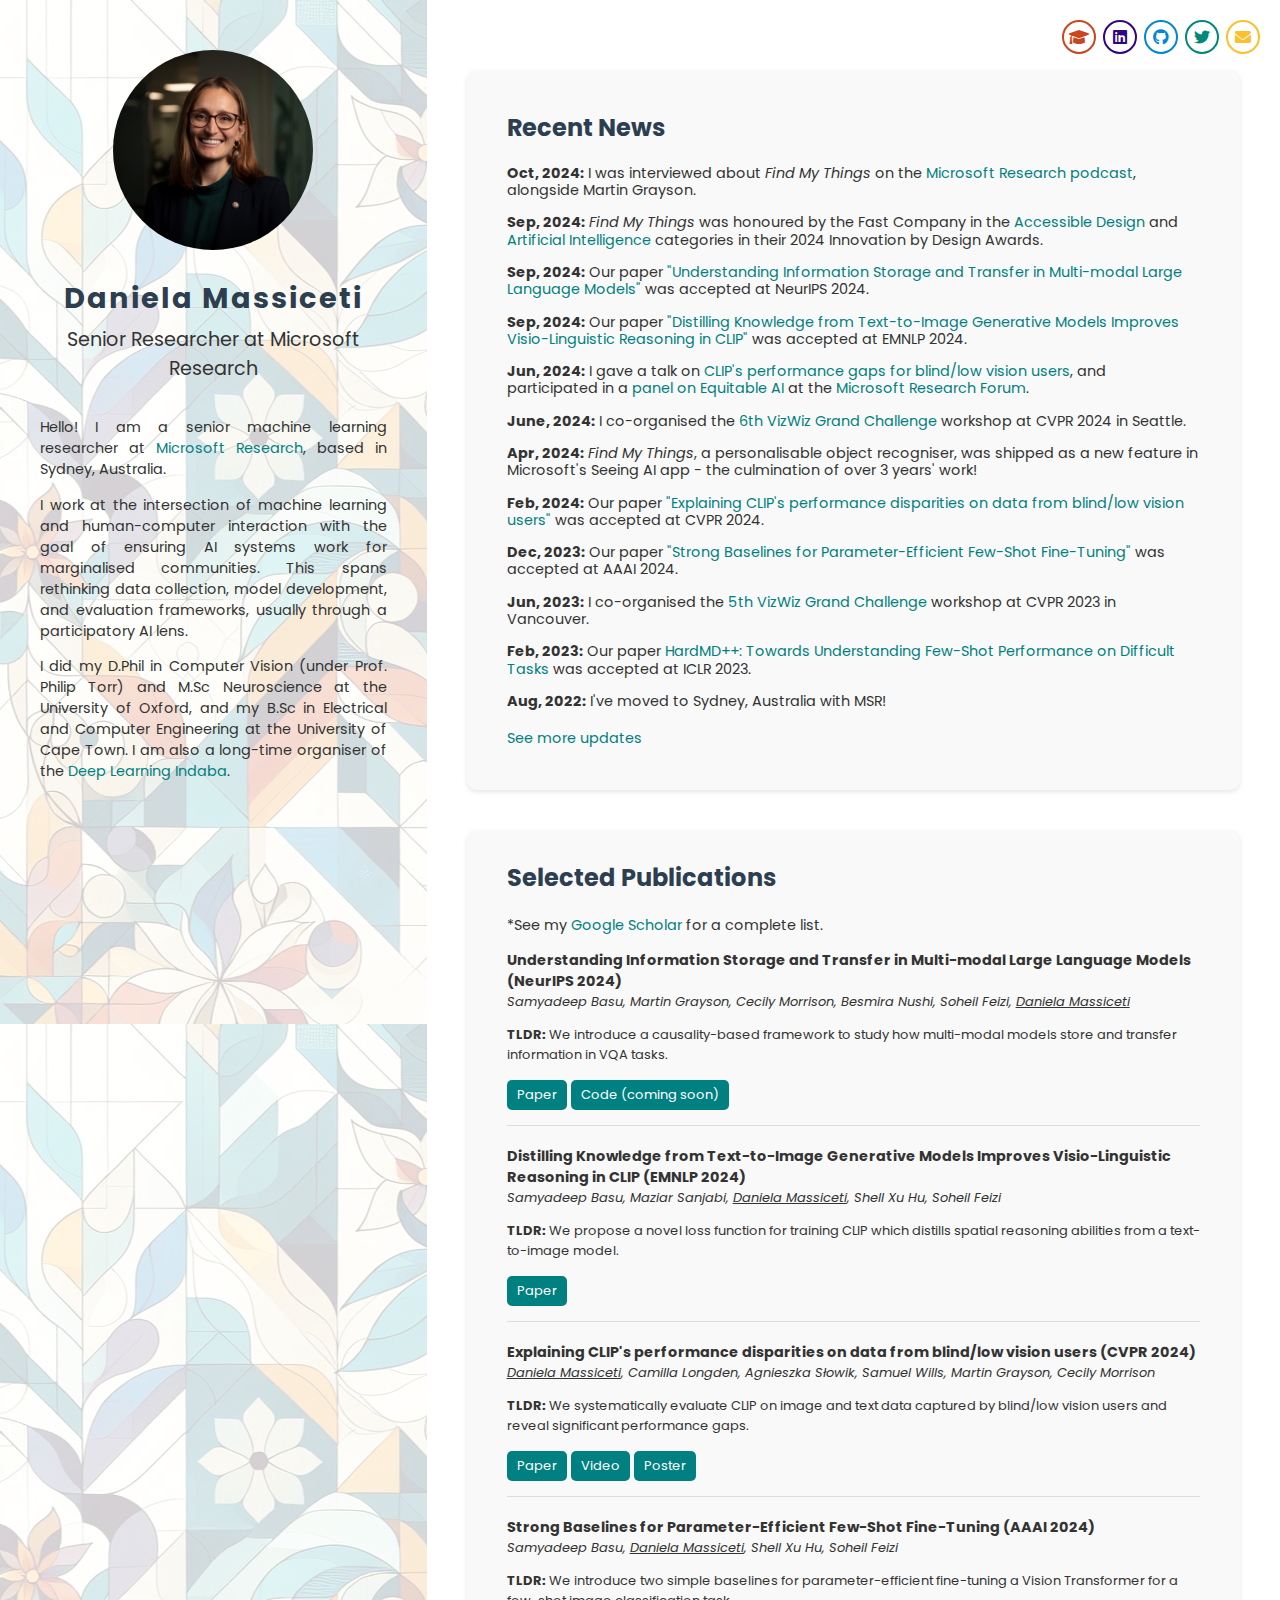
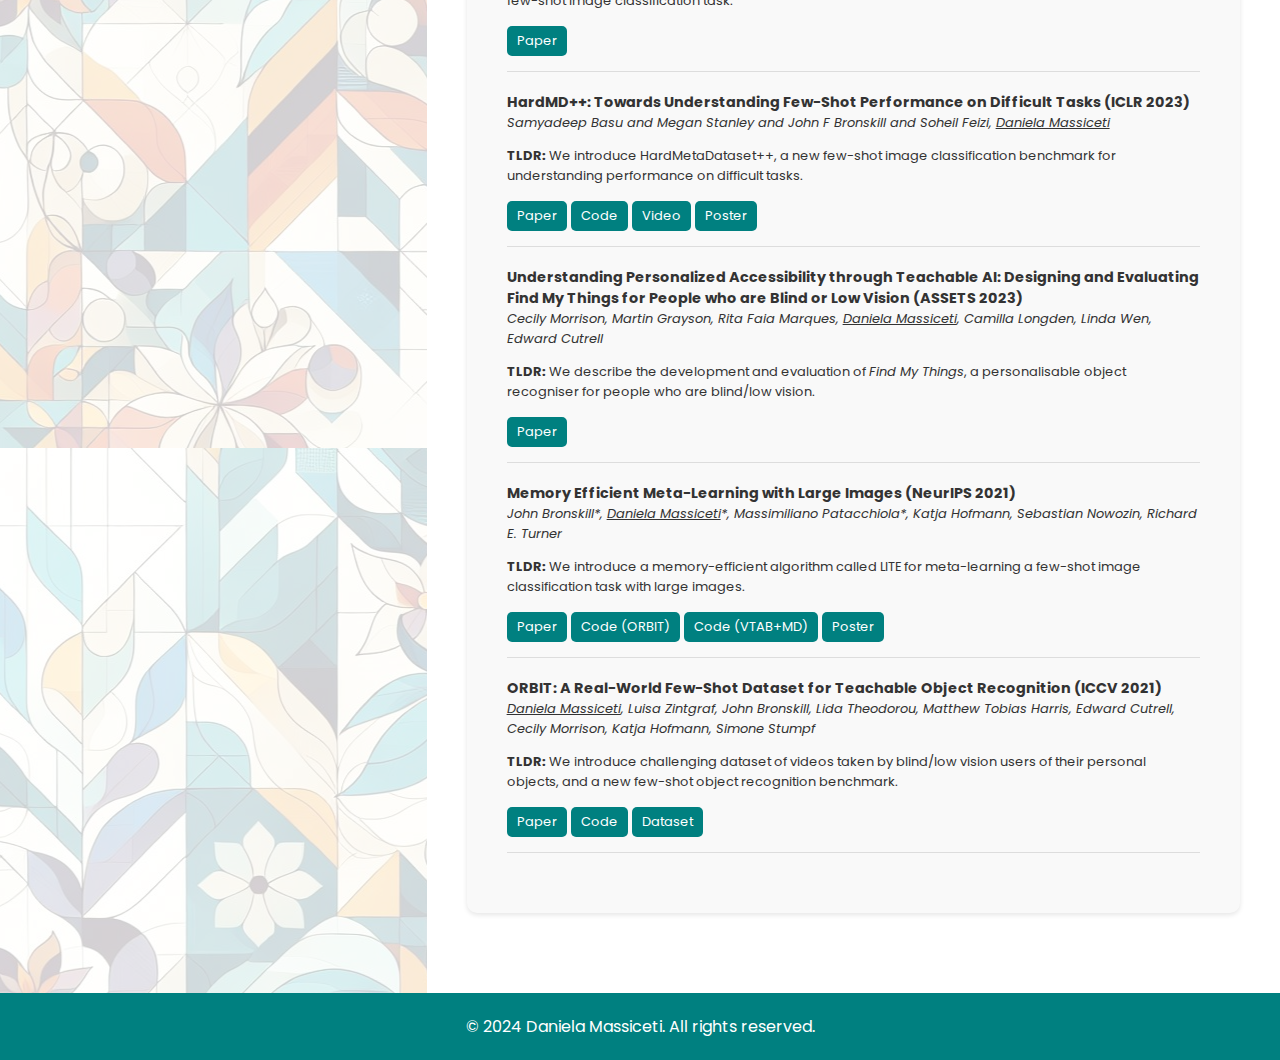
==== commit 40eb86e8: "some text updates" ====
--- a/index.html
+++ b/index.html
@@ -36,7 +36,7 @@
             </section>
             <section class="introduction">        
                 <p>Hello! I am a senior machine learning researcher at <a href="https://www.microsoft.com/en-us/research/people/dmassiceti/">Microsoft Research</a>, based in Sydney, Australia.</p>
-                <p>I work at the intersection of machine learning and human-computer interaction, focusing on ensuring AI systems work for marginalised communities. This includes rethinking data collection, model development and evaluation frameworks, usually through a participatory AI lens.</p>
+                <p>I work at the intersection of machine learning and human-computer interaction with the goal of ensuring AI systems work for marginalised communities. This spans rethinking data collection, model development, and evaluation frameworks, usually through a participatory AI lens.</p>
                 <p>I did my D.Phil in Computer Vision (under Prof. Philip Torr) and M.Sc Neuroscience at the University of Oxford, and my B.Sc in Electrical and Computer Engineering at the University of Cape Town. I am also a long-time organiser of the <a href="https://deeplearningindaba.com" target="_blank">Deep Learning Indaba</a>.</p>
             </section>
         </div>
--- a/static/css/main.css
+++ b/static/css/main.css
@@ -24,9 +24,9 @@
     box-shadow: 2px 0 5px rgba(0,0,0,0.1);
     position: relative;
     background-image: url("/static/images/background.jpeg"); /* Local file */
-    background-size: cover; /* Cover the entire area */
-    background-repeat: no-repeat;
-    background-position: center;
+    background-size: initial;
+    background-repeat: repeat;
+    background-position: top;
     display: flex;
     flex-direction: column;
     box-sizing: border-box;
@@ -268,7 +268,7 @@
     background-color: #008080;
     color: #ffffff;
     text-align: center;
-    padding: 20px;
+    padding: 5px;
     position: relative;
     width: 100%;
     margin-top: auto; /* Push the footer to the bottom */
@@ -320,7 +320,14 @@
         order: 3;
         position: static; /* Remove absolute positioning */
         justify-content: center; /* Center align */
-        margin-top: 0px; /* Add margin */
+    }
+
+    .icon-button {
+        border: 2px solid;
+        border-radius: 50%;
+        width: 50px;
+        height: 50px;
+        font-size: 1.5em;
     }
 
     .main-panel {
